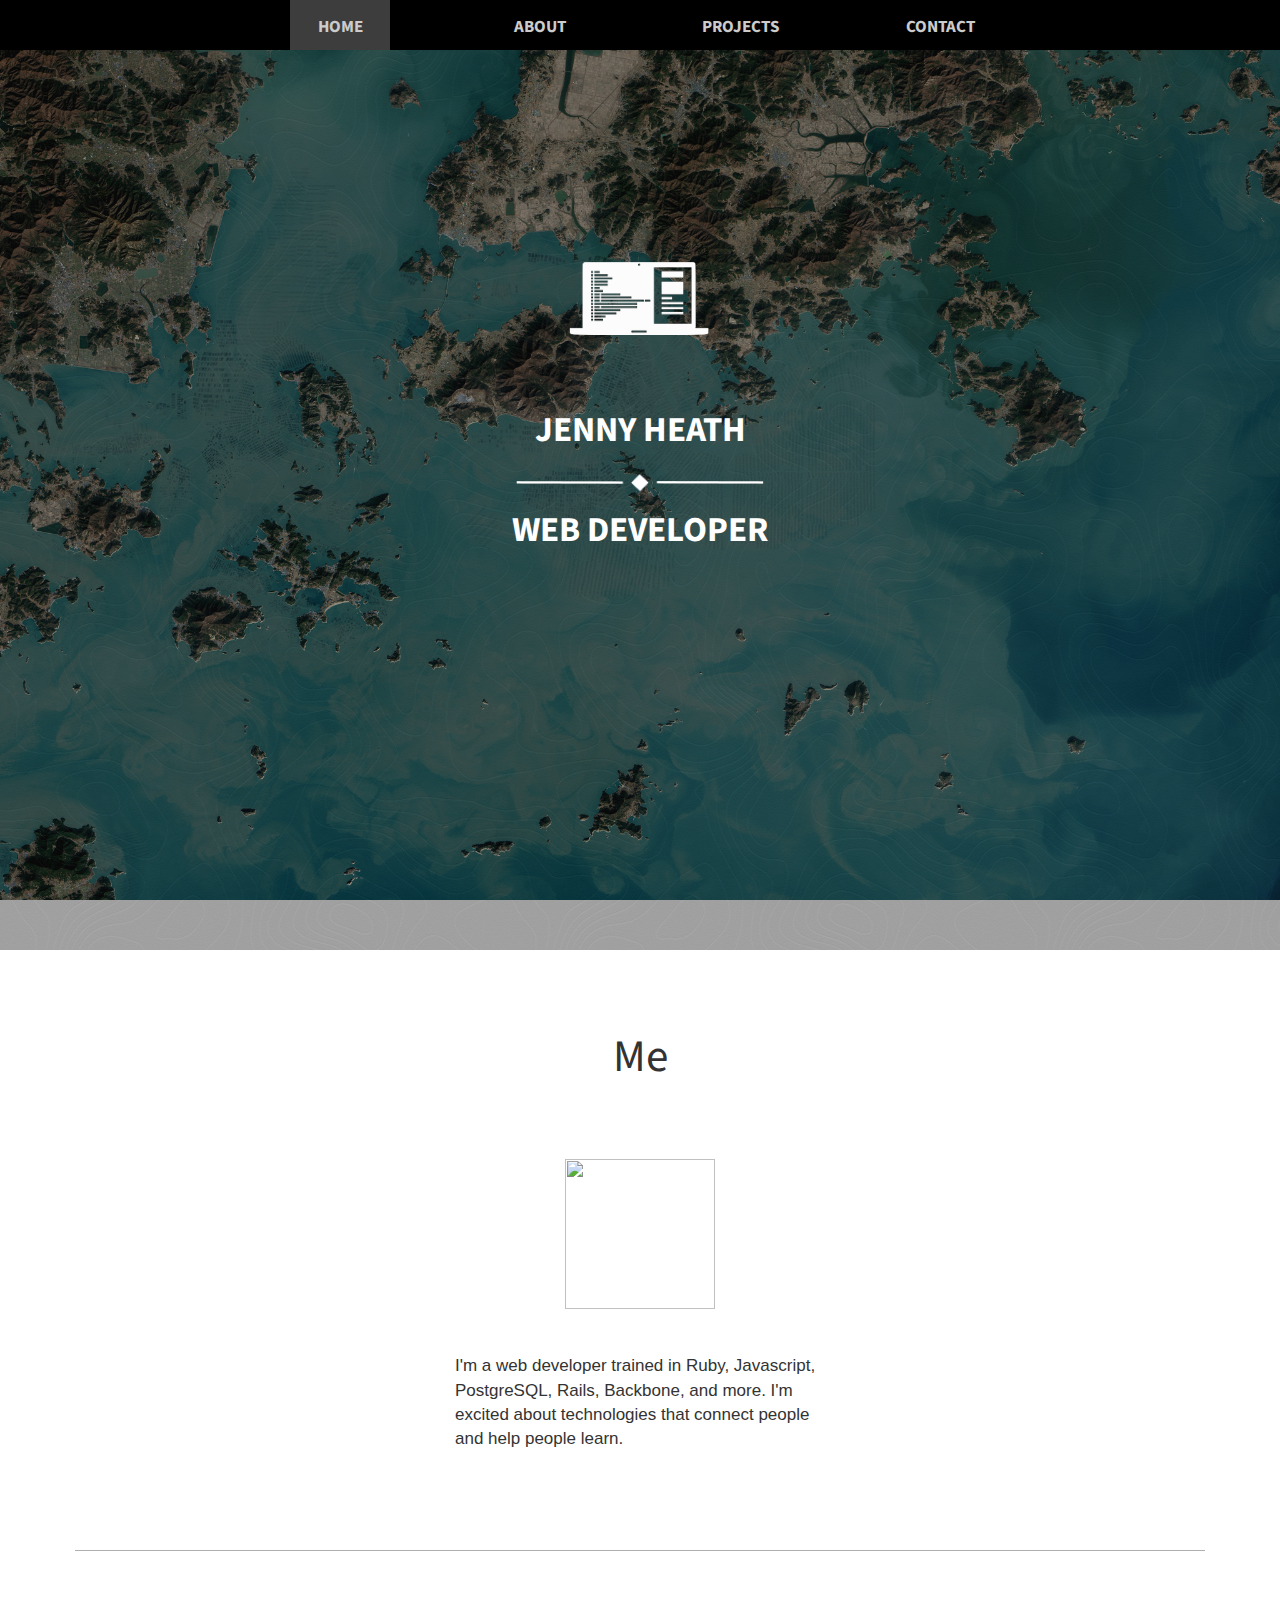
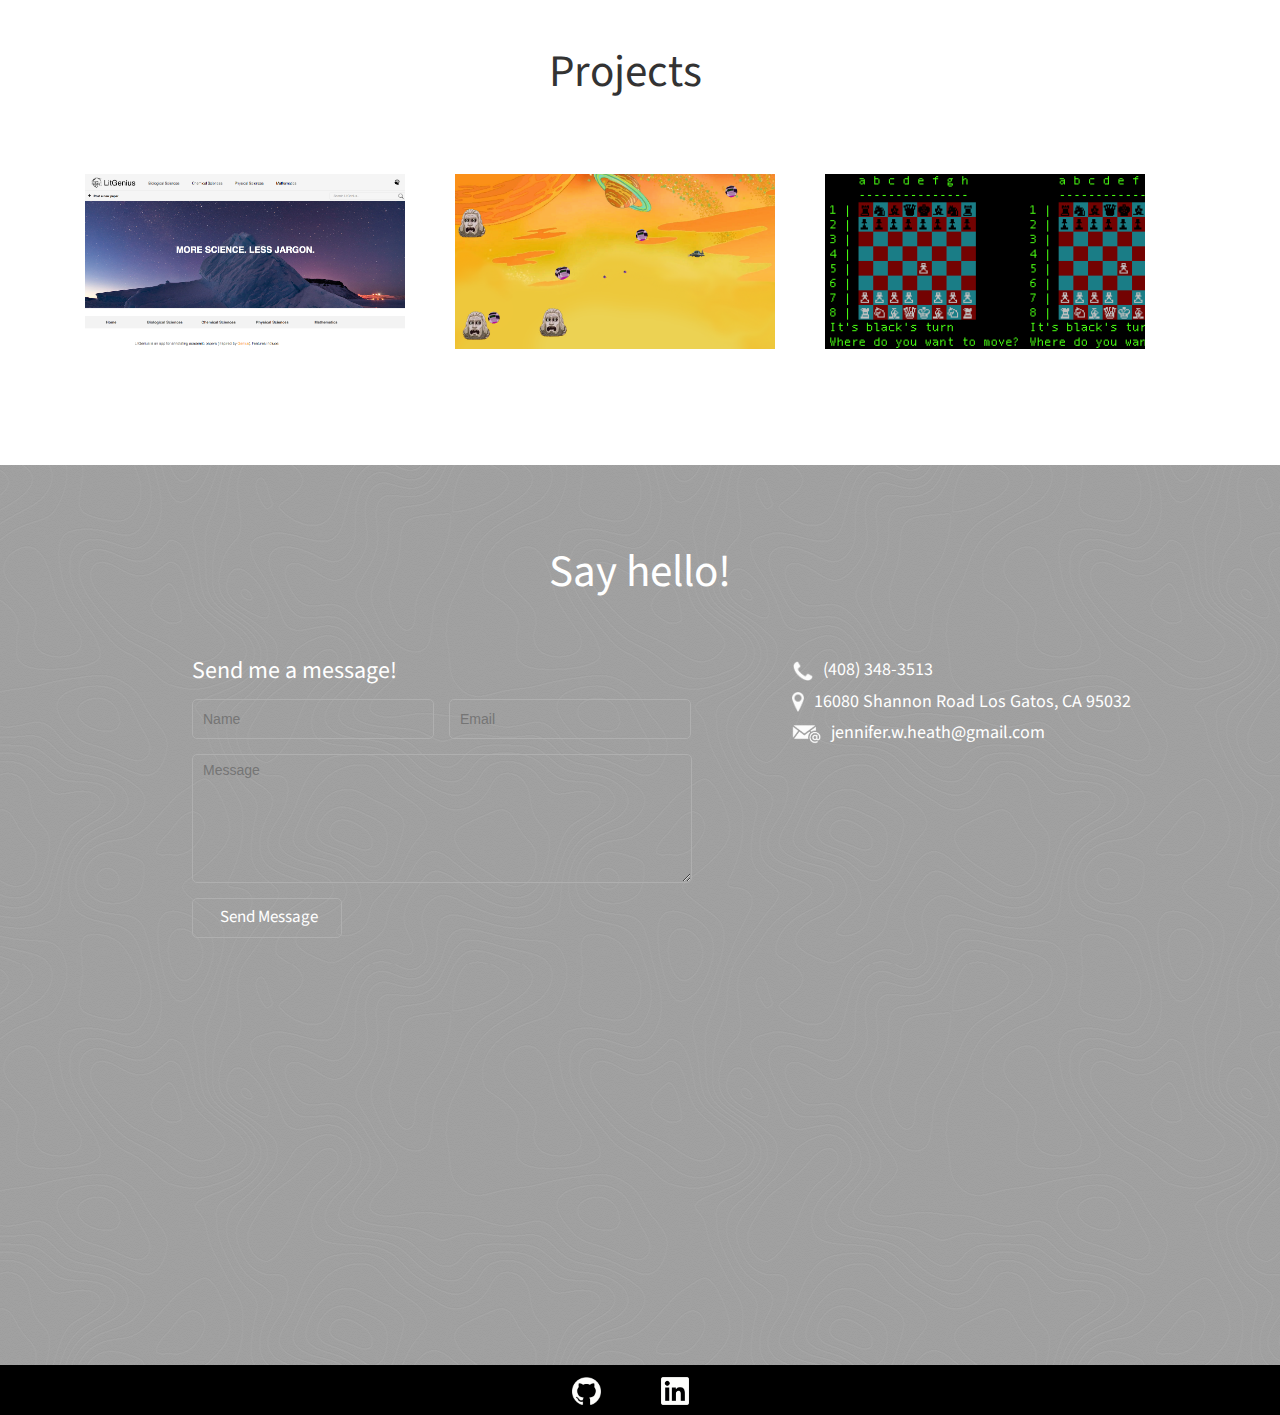
==== index.html @ 613f7ffd "initial commit" ====
<!DOCTYPE html>
<html>
  <head>
    <title>Jenny Heath</title>
    <script src="js/jquery-2.1.3.js"></script>
    <script src="js/jquery.scrollTo.min.js"></script>
    <script src="js/index.js"></script>
    <link rel="stylesheet" type="text/css" href="portfolio.css">
    <link href="bootstrap.css" rel="stylesheet">
    <link href='http://fonts.googleapis.com/css?family=Source+Sans+Pro:400,600,700' rel='stylesheet' type='text/css'>
  </head>

  <body>
    <div class="navbar-fixed">
      <div class="cats">
        <div class="nav-highlight nav-home"></div>
        <a href="#" class="nav-category">HOME</a>
        <div class="nav-highlight nav-about"></div>
        <a href="#" class="nav-category">ABOUT</a>
        <div class="nav-highlight nav-projects"></div>
        <a href="#" class="nav-category">PROJECTS</a>
        <div class="nav-highlight nav-contact"></div>
        <a href="#" class="nav-category">CONTACT</a>
      </div>
    </div>
    <div class="buffer"></div>
    <div class="home">
      <div class="overlay">
      </div>
        <img src="laptop.png">
        <p class="home-title">JENNY HEATH<br>
          <img class="border" src="border.png"><br>WEB DEVELOPER</p>
    </div>
    <div class="about">
      <p class="about-title title">Me</p>
      <br>
      <img class="about-img" src="me.png">
      <br>
      <p class="about-text">
        I'm a web developer trained in Ruby, Javascript, PostgreSQL, Rails, Backbone, and more. I'm excited about technologies that connect people and help people learn.
      </p>
    </div>
    <div class="border-buffer"></div>
    <div class="container section-3">
      <div class="projects row row-centered">
        <p class="projects-title title">Projects</p>
        <br>
        <a href="http://litgenius.io">
          <div class="project litgenius col-md-3 col-centered">
            <div class="project-hover">LitGenius</div>
          </div>
        </a>
        <a href="http://jennyheath.github.io/asteroids">
          <div class="project asteroids col-md-3 col-centered">
            <div class="project-hover">Gazorpazorp</div>
          </div>
        </a>
        <a href="http://github.com/jennyheath/chess">
          <div class="project chess col-md-3 col-centered">
            <div class="project-hover">Chess</div>
          </div>
        </a>
      </div>
    </div>
    <div class="contact">
      <div class="overlay">
      </div>
      <div class="contact-content">
        <p class="contact-title title">Say hello!</p>
        <div class="message-box">
          <p class="message-title">Send me a message!</p>
          <form action="http://formspree.io/jennifer.w.heath@gmail.com" method="POST">
            <div class="row">
              <input type="text" name="_gotcha" style="display:none" />
    					<div class="message-input input-name">
    						<input type="text" name="name" placeholder="Name" />
    					</div>
    					<div class="message-input input-email">
    						<input type="email" name="_replyto" placeholder="Email" />
    					</div>
            </div>
  					<div class="message-input">
  						<textarea name="message" placeholder="Message" rows="6"></textarea>
  					</div>
  					<div class="message-submit">
  						<input type="submit" value="Send Message" /></li>
  					</div>
  				</form>
        </div>
        <p class="contact-text">
          <img class="contact-icon" src="phone.png">(408) 348-3513<br>
          <img class="contact-icon" src="pin.png">16080 Shannon Road Los Gatos, CA 95032<br>
          <img class="contact-icon" src="email.png">jennifer.w.heath@gmail.com
          </p>
      </div>
    </div>
    <div class="footer">
      <div class="footer-content">
        <div class="footer-icon">
          <a href="http://github.com/jennyheath"><img class="footer-icon" src="github.png"></a>
        </div>
        <div class="footer-icon">
          <a href="https://www.linkedin.com/in/jwheath"><img class="footer-icon" src="linkedin.png"></a>
        </div>
    </div>
    </div>

    <script>
      var homeThreshold = $('.home').offset().top + $('.home').height() - 50;
      var aboutThreshold = $('.about').offset().top + $('.about').height() - 50;
      var projectsThreshold = $('.projects').offset().top + $('.projects').height() - 100;
      var contactThreshold = $('.contact').offset().top + $('.contact').height() - 100;

      $('.nav-home').on('click', function () {
        $.scrollTo($('.home').offset().top, {duration: 700, easing: "swing"});
      });
      $('.nav-about').on('click', function () {
        $.scrollTo($('.about').offset().top, {duration: 700, easing: "swing"});
      });
      $('.nav-projects').on('click', function () {
        $.scrollTo($('.projects').offset().top, {duration: 700, easing: "swing"});
      });
      $('.nav-contact').on('click', function () {
        $.scrollTo($('.contact').offset().top, {duration: 700, easing: "swing"});
      });

      setInterval(function () {
        if ($(document).scrollTop() < homeThreshold) {
          $('.nav-about').removeClass('highlight-nav');
          $('.nav-projects').removeClass('highlight-nav');
          $('.nav-contact').removeClass('highlight-nav');
          $('.nav-home').addClass('highlight-nav');
        } else if (($(document).scrollTop() > homeThreshold) && ($(document).scrollTop() < aboutThreshold)) {
          $('.nav-home').removeClass('highlight-nav');
          $('.nav-projects').removeClass('highlight-nav');
          $('.nav-contact').removeClass('highlight-nav');
          $('.nav-about').addClass('highlight-nav');
        } else if (($(document).scrollTop() > aboutThreshold) && ($(document).scrollTop() < projectsThreshold)) {
          $('.nav-home').removeClass('highlight-nav');
          $('.nav-about').removeClass('highlight-nav');
          $('.nav-contact').removeClass('highlight-nav');
          $('.nav-projects').addClass('highlight-nav');
        } else if (($(document).scrollTop() > projectsThreshold) && ($(document).scrollTop() < contactThreshold)) {
          $('.nav-home').removeClass('highlight-nav');
          $('.nav-about').removeClass('highlight-nav');
          $('.nav-projects').removeClass('highlight-nav');
          $('.nav-contact').addClass('highlight-nav');
        }
      }, 20);
    </script>
  </body>
</html>
---- portfolio.css ----
a:hover {
  color: inherit;
  text-decoration: none;
}

body {
  margin: 0px;
}

.navbar-fixed {
  height: 50px;
  width: 100%;
  background-color: black;
  position: fixed;
  top: 0;
  opacity: 0.8;
  z-index: 1000;
}

.buffer {
  height: 50px;
  width: 100%;
  background-color: black;
}

.cats {
  display: table;
  margin: 0 auto;
  margin-top: 15px;
}

.nav-category {
  height: 100%;
  width: 200px;
  display: table-cell;
  color: #fff;
  text-align: center;
  text-decoration: none;
  font-size: 17px;
  font-weight: bold;
  font-family: "Source Sans Pro", Helvetica, sans-serif;
  /*font-family: "Helvetica-Light", Helvetica, sans-serif;*/
}

.nav-highlight {
  height: 50px;
  position: fixed;
  z-index: 1;
  width: 100px;
  top: 0px;
  margin-left: 50px;
}

.nav-highlight:hover, .highlight-nav {
  background-color: #fff;
  opacity: 0.3;
}

.home {
  height: 100vh;
  width: 100%;
  background-image: url("cover3.jpg");
  background-size: 100% auto;
  background-attachment: fixed;
}

.overlay {
  width: 100%;
  height: 100%;
}

.overlay {
  background-image: url("cartographer-black.png");
  opacity: 0.4;
  position: absolute;
}

.home > img {
  width: 150px;
  margin-left: 44vw;
  position: absolute;
  margin-top: 23vh;
  z-index: 50;
  opacity: 1.0;
  padding-bottom: 25px;
}

.home-title {
  font-size: 35px;
  color: #fff;
  font-family: "Source Sans Pro", Helvetica, sans-serif;
  font-weight: bold;
  text-align: center;
  margin: 0px;
  padding-top: 45vh;
  position: absolute;
  z-index: 100;
  top: 0;
  left: 40vw;
}

.border {
  width: 250px;
}

.about {
  height: 600px;
  width: 100%;
  background-color: #fff;
}

.title {
  margin-top: 75px;
  margin-bottom: 50px;
  text-align: center;
  font-size: 45px;
  /*font-weight: bold;*/
  font-family: "Source Sans Pro", Helvetica, sans-serif;
}

.about-title, .contact-title {
  margin-bottom: 50px;
  margin-top: 0px;
  padding-top: 75px;
}

.about-title, .about-img, .about-text {
  display: block;
  margin-left: auto;
  margin-right: auto;
  width: 400px;
}

.about-img {
  width: 150px;
  height: 150px;
  margin-bottom: 25px;
}

.about-text {
  font-size: 17px;
  padding-left: 15px;
}

.container.section-3 {
  background-color: #fff;
}

.border-buffer {
  height: 15px;
  border-top: 1px solid #AFAFAF;
  margin-left: 75px;
  margin-right: 75px;
}

.projects {
  height: 500px;
  width: 100%;
}

.project {
  height: 175px;
  background-size: auto 100%;
  padding: 0px !important;
}

.col-centered {
  float: none;
  margin: 0 auto;
  margin-left: 50px;
}

.litgenius {
  background-image: url("litgenius.png");
  margin-left: 100px;
  background-repeat: no-repeat;
}

.asteroids {
  background-image: url("asteroids.png");
  background-repeat: no-repeat;
}

.chess {
  background-image: url("chess.png");
  background-size: auto 100%;
}

.project-hover {
  display: none;
}

.project:hover .project-hover {
  display: block;
  background-color: #000;
  opacity: 0.7;
  color: #fff;
  z-index: 1;
  width: 100%;
  height: 100%;
  font-family: "Source Sans Pro", Helvetica, sans-serif;
  text-align: center;
  padding-top: 61px;
  font-size: 20px;
}

.contact {
  height: 100vh;
  width: 100%;
  background-image: url("cover3.jpg");
  background-position: 80% 80%;
  color: #fff;
  background-attachment: fixed;
}

.contact > .overlay {
  height: 100vh;
}

.contact-content {
  position: absolute;
}

.contact-title {
  width: 100vw;
}

.message-box {
  float: left;
  padding-left: 15vw;
}

.contact-text {
  float: left;
  padding-left: 100px;
  font-size: 18px;
  font-family: "Source Sans Pro", Helvetica, sans-serif;
  line-height: 175%;
}

.contact-icon {
  height: 20px;
  padding-right: 10px;
}

input {
  padding-left: 10px;
  border-radius: 5px;
  border: 1px solid #AFAFAF;
  height: 40px;
  width: 242px;
  background-color: transparent;
}

textarea {
  width: 500px;
  padding-left: 10px;
  padding-top: 5px;
  border-radius: 5px;
  border: 1px solid #AFAFAF;
  background-color: transparent;
}

.input-name, .input-email {
  float: left;
  margin-left: 15px;
  margin-bottom: 15px;
}

.message-submit input {
  width: 150px;
  margin-top: 10px;
  font-size: 17px;
  font-family: "Source Sans Pro", Helvetica, sans-serif;
}

.message-submit input:hover {
  background-color: #000;
}

.message-title {
  font-family: "Source Sans Pro", Helvetica, sans-serif;
  font-size: 24px;
}

.footer {
  height: 50px;
  width: 100%;
  background-color: black;
}

.footer-icon {
  height: 28px;
  float: left;
  padding-left: 30px;
  margin-top: 6px;
}

.footer-icon a:hover {
  background-color: #000;
}

.footer-content {
  margin-left: 40vw;
}
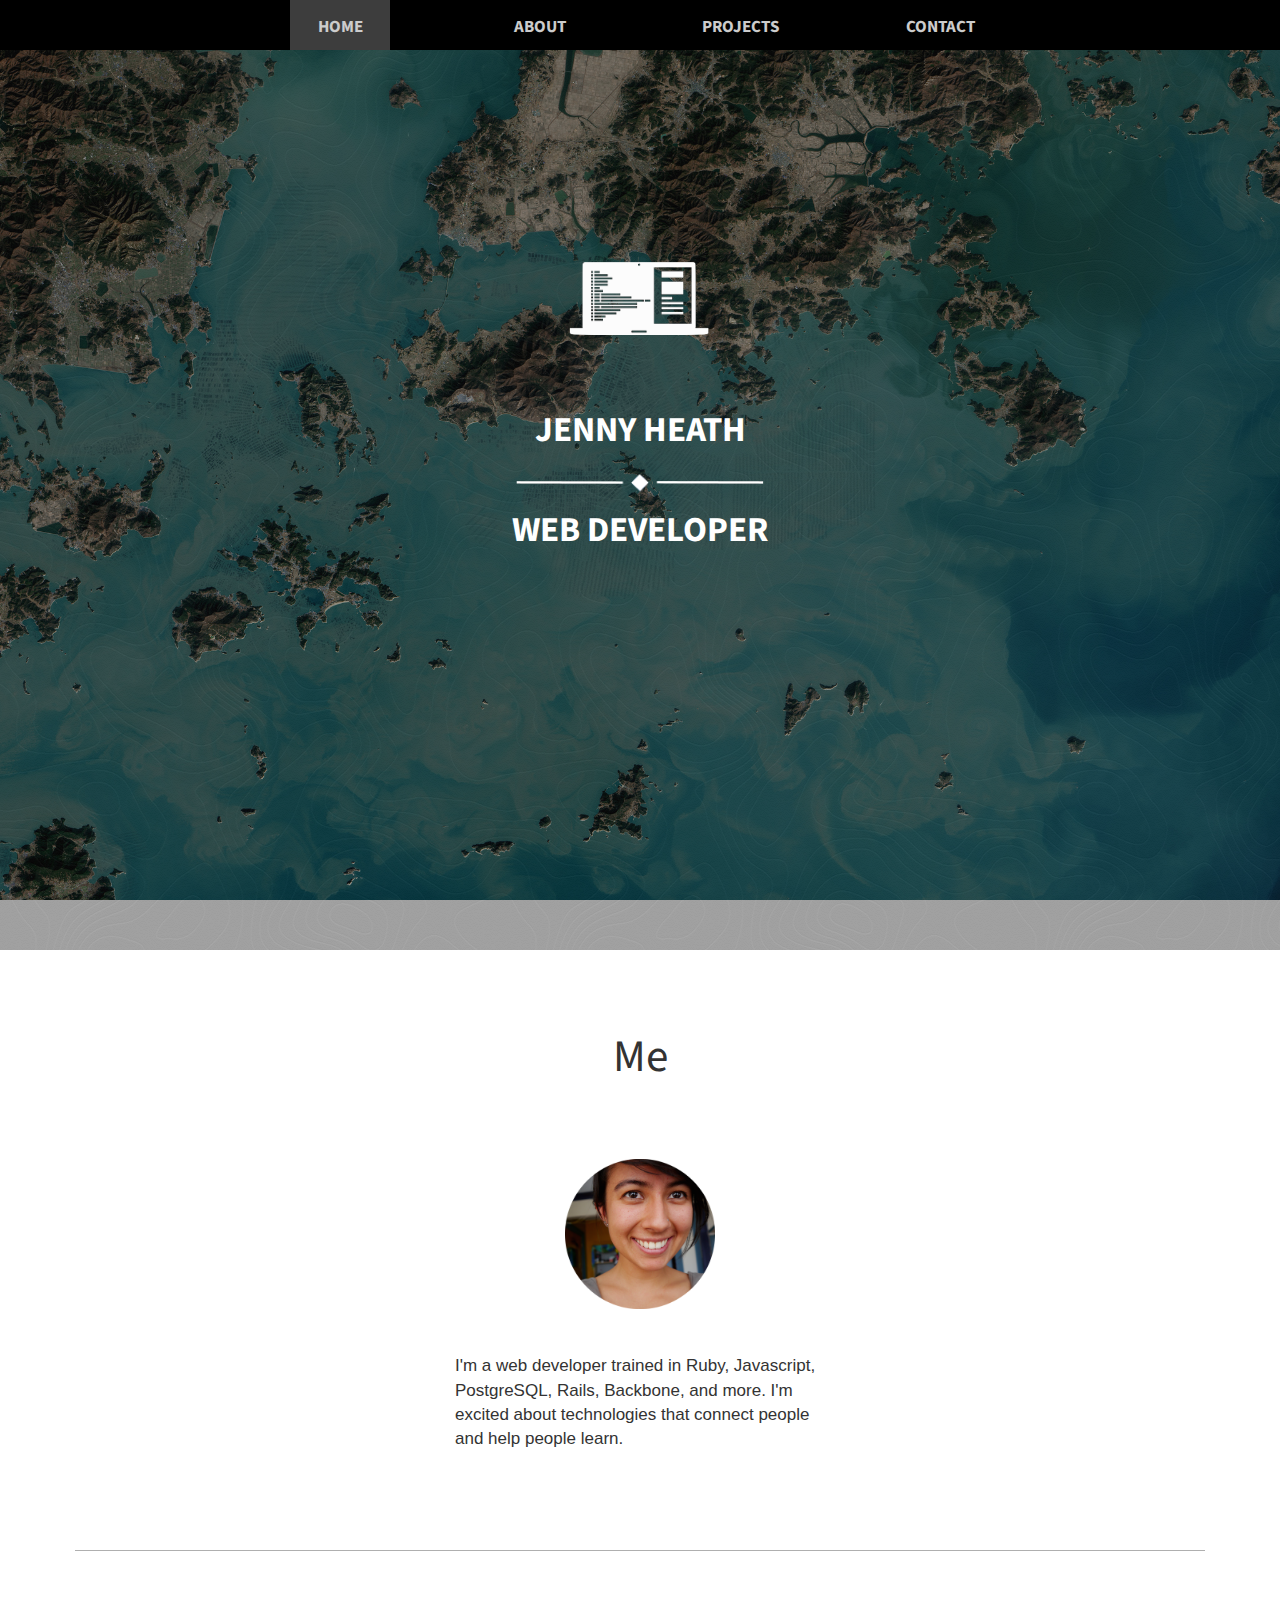
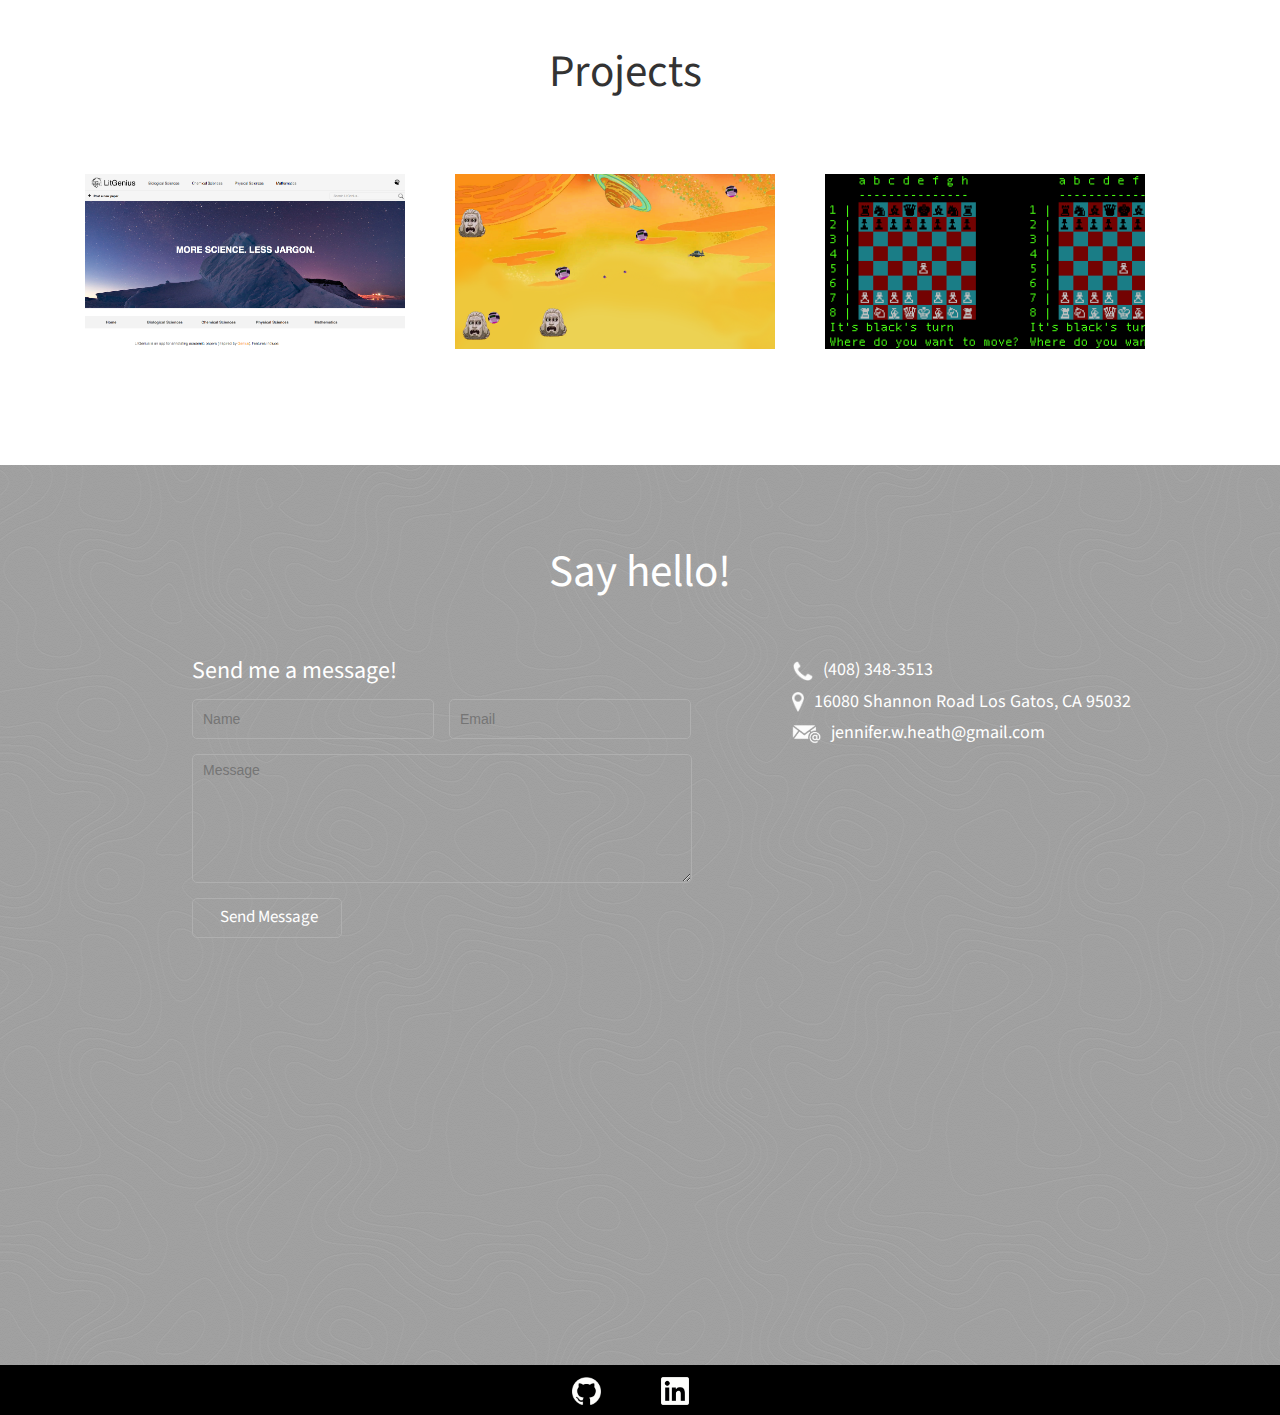
==== commit 57ef1a19: "move assets to folder" ====
--- a/index.html
+++ b/index.html
@@ -5,8 +5,8 @@
     <script src="js/jquery-2.1.3.js"></script>
     <script src="js/jquery.scrollTo.min.js"></script>
     <script src="js/index.js"></script>
-    <link rel="stylesheet" type="text/css" href="portfolio.css">
-    <link href="bootstrap.css" rel="stylesheet">
+    <link rel="stylesheet" type="text/css" href="css/portfolio.css">
+    <link href="css/bootstrap.css" rel="stylesheet">
     <link href='http://fonts.googleapis.com/css?family=Source+Sans+Pro:400,600,700' rel='stylesheet' type='text/css'>
   </head>
 
@@ -27,14 +27,14 @@
     <div class="home">
       <div class="overlay">
       </div>
-        <img src="laptop.png">
+        <img src="assets/laptop.png">
         <p class="home-title">JENNY HEATH<br>
-          <img class="border" src="border.png"><br>WEB DEVELOPER</p>
+          <img class="border" src="assets/border.png"><br>WEB DEVELOPER</p>
     </div>
     <div class="about">
       <p class="about-title title">Me</p>
       <br>
-      <img class="about-img" src="me.png">
+      <img class="about-img" src="assets/me.png">
       <br>
       <p class="about-text">
         I'm a web developer trained in Ruby, Javascript, PostgreSQL, Rails, Backbone, and more. I'm excited about technologies that connect people and help people learn.
@@ -88,19 +88,19 @@
   				</form>
         </div>
         <p class="contact-text">
-          <img class="contact-icon" src="phone.png">(408) 348-3513<br>
-          <img class="contact-icon" src="pin.png">16080 Shannon Road Los Gatos, CA 95032<br>
-          <img class="contact-icon" src="email.png">jennifer.w.heath@gmail.com
+          <img class="contact-icon" src="assets/phone.png">(408) 348-3513<br>
+          <img class="contact-icon" src="assets/pin.png">16080 Shannon Road Los Gatos, CA 95032<br>
+          <img class="contact-icon" src="assets/email.png">jennifer.w.heath@gmail.com
           </p>
       </div>
     </div>
     <div class="footer">
       <div class="footer-content">
         <div class="footer-icon">
-          <a href="http://github.com/jennyheath"><img class="footer-icon" src="github.png"></a>
+          <a href="http://github.com/jennyheath"><img class="footer-icon" src="assets/github.png"></a>
         </div>
         <div class="footer-icon">
-          <a href="https://www.linkedin.com/in/jwheath"><img class="footer-icon" src="linkedin.png"></a>
+          <a href="https://www.linkedin.com/in/jwheath"><img class="footer-icon" src="assets/linkedin.png"></a>
         </div>
     </div>
     </div>
--- a/css/portfolio.css
+++ b/css/portfolio.css
@@ -0,0 +1,305 @@
+a:hover {
+  color: inherit;
+  text-decoration: none;
+}
+
+body {
+  margin: 0px;
+}
+
+.navbar-fixed {
+  height: 50px;
+  width: 100%;
+  background-color: black;
+  position: fixed;
+  top: 0;
+  opacity: 0.8;
+  z-index: 1000;
+}
+
+.buffer {
+  height: 50px;
+  width: 100%;
+  background-color: black;
+}
+
+.cats {
+  display: table;
+  margin: 0 auto;
+  margin-top: 15px;
+}
+
+.nav-category {
+  height: 100%;
+  width: 200px;
+  display: table-cell;
+  color: #fff;
+  text-align: center;
+  text-decoration: none;
+  font-size: 17px;
+  font-weight: bold;
+  font-family: "Source Sans Pro", Helvetica, sans-serif;
+  /*font-family: "Helvetica-Light", Helvetica, sans-serif;*/
+}
+
+.nav-highlight {
+  height: 50px;
+  position: fixed;
+  z-index: 1;
+  width: 100px;
+  top: 0px;
+  margin-left: 50px;
+}
+
+.nav-highlight:hover, .highlight-nav {
+  background-color: #fff;
+  opacity: 0.3;
+}
+
+.home {
+  height: 100vh;
+  width: 100%;
+  background-image: url("../assets/cover3.jpg");
+  background-size: 100% auto;
+  background-attachment: fixed;
+}
+
+.overlay {
+  width: 100%;
+  height: 100%;
+}
+
+.overlay {
+  background-image: url("../assets/cartographer-black.png");
+  opacity: 0.4;
+  position: absolute;
+}
+
+.home > img {
+  width: 150px;
+  margin-left: 44vw;
+  position: absolute;
+  margin-top: 23vh;
+  z-index: 50;
+  opacity: 1.0;
+  padding-bottom: 25px;
+}
+
+.home-title {
+  font-size: 35px;
+  color: #fff;
+  font-family: "Source Sans Pro", Helvetica, sans-serif;
+  font-weight: bold;
+  text-align: center;
+  margin: 0px;
+  padding-top: 45vh;
+  position: absolute;
+  z-index: 100;
+  top: 0;
+  left: 40vw;
+}
+
+.border {
+  width: 250px;
+}
+
+.about {
+  height: 600px;
+  width: 100%;
+  background-color: #fff;
+}
+
+.title {
+  margin-top: 75px;
+  margin-bottom: 50px;
+  text-align: center;
+  font-size: 45px;
+  /*font-weight: bold;*/
+  font-family: "Source Sans Pro", Helvetica, sans-serif;
+}
+
+.about-title, .contact-title {
+  margin-bottom: 50px;
+  margin-top: 0px;
+  padding-top: 75px;
+}
+
+.about-title, .about-img, .about-text {
+  display: block;
+  margin-left: auto;
+  margin-right: auto;
+  width: 400px;
+}
+
+.about-img {
+  width: 150px;
+  height: 150px;
+  margin-bottom: 25px;
+}
+
+.about-text {
+  font-size: 17px;
+  padding-left: 15px;
+}
+
+.container.section-3 {
+  background-color: #fff;
+}
+
+.border-buffer {
+  height: 15px;
+  border-top: 1px solid #AFAFAF;
+  margin-left: 75px;
+  margin-right: 75px;
+}
+
+.projects {
+  height: 500px;
+  width: 100%;
+}
+
+.project {
+  height: 175px;
+  background-size: auto 100%;
+  padding: 0px !important;
+}
+
+.col-centered {
+  float: none;
+  margin: 0 auto;
+  margin-left: 50px;
+}
+
+.litgenius {
+  background-image: url("../assets/litgenius.png");
+  margin-left: 100px;
+  background-repeat: no-repeat;
+}
+
+.asteroids {
+  background-image: url("../assets/asteroids.png");
+  background-repeat: no-repeat;
+}
+
+.chess {
+  background-image: url("../assets/chess.png");
+  background-size: auto 100%;
+}
+
+.project-hover {
+  display: none;
+}
+
+.project:hover .project-hover {
+  display: block;
+  background-color: #000;
+  opacity: 0.7;
+  color: #fff;
+  z-index: 1;
+  width: 100%;
+  height: 100%;
+  font-family: "Source Sans Pro", Helvetica, sans-serif;
+  text-align: center;
+  padding-top: 61px;
+  font-size: 20px;
+}
+
+.contact {
+  height: 100vh;
+  width: 100%;
+  background-image: url("../assets/cover3.jpg");
+  background-position: 80% 80%;
+  color: #fff;
+  background-attachment: fixed;
+}
+
+.contact > .overlay {
+  height: 100vh;
+}
+
+.contact-content {
+  position: absolute;
+}
+
+.contact-title {
+  width: 100vw;
+}
+
+.message-box {
+  float: left;
+  padding-left: 15vw;
+}
+
+.contact-text {
+  float: left;
+  padding-left: 100px;
+  font-size: 18px;
+  font-family: "Source Sans Pro", Helvetica, sans-serif;
+  line-height: 175%;
+}
+
+.contact-icon {
+  height: 20px;
+  padding-right: 10px;
+}
+
+input {
+  padding-left: 10px;
+  border-radius: 5px;
+  border: 1px solid #AFAFAF;
+  height: 40px;
+  width: 242px;
+  background-color: transparent;
+}
+
+textarea {
+  width: 500px;
+  padding-left: 10px;
+  padding-top: 5px;
+  border-radius: 5px;
+  border: 1px solid #AFAFAF;
+  background-color: transparent;
+}
+
+.input-name, .input-email {
+  float: left;
+  margin-left: 15px;
+  margin-bottom: 15px;
+}
+
+.message-submit input {
+  width: 150px;
+  margin-top: 10px;
+  font-size: 17px;
+  font-family: "Source Sans Pro", Helvetica, sans-serif;
+}
+
+.message-submit input:hover {
+  background-color: #000;
+}
+
+.message-title {
+  font-family: "Source Sans Pro", Helvetica, sans-serif;
+  font-size: 24px;
+}
+
+.footer {
+  height: 50px;
+  width: 100%;
+  background-color: black;
+}
+
+.footer-icon {
+  height: 28px;
+  float: left;
+  padding-left: 30px;
+  margin-top: 6px;
+}
+
+.footer-icon a:hover {
+  background-color: #000;
+}
+
+.footer-content {
+  margin-left: 40vw;
+}
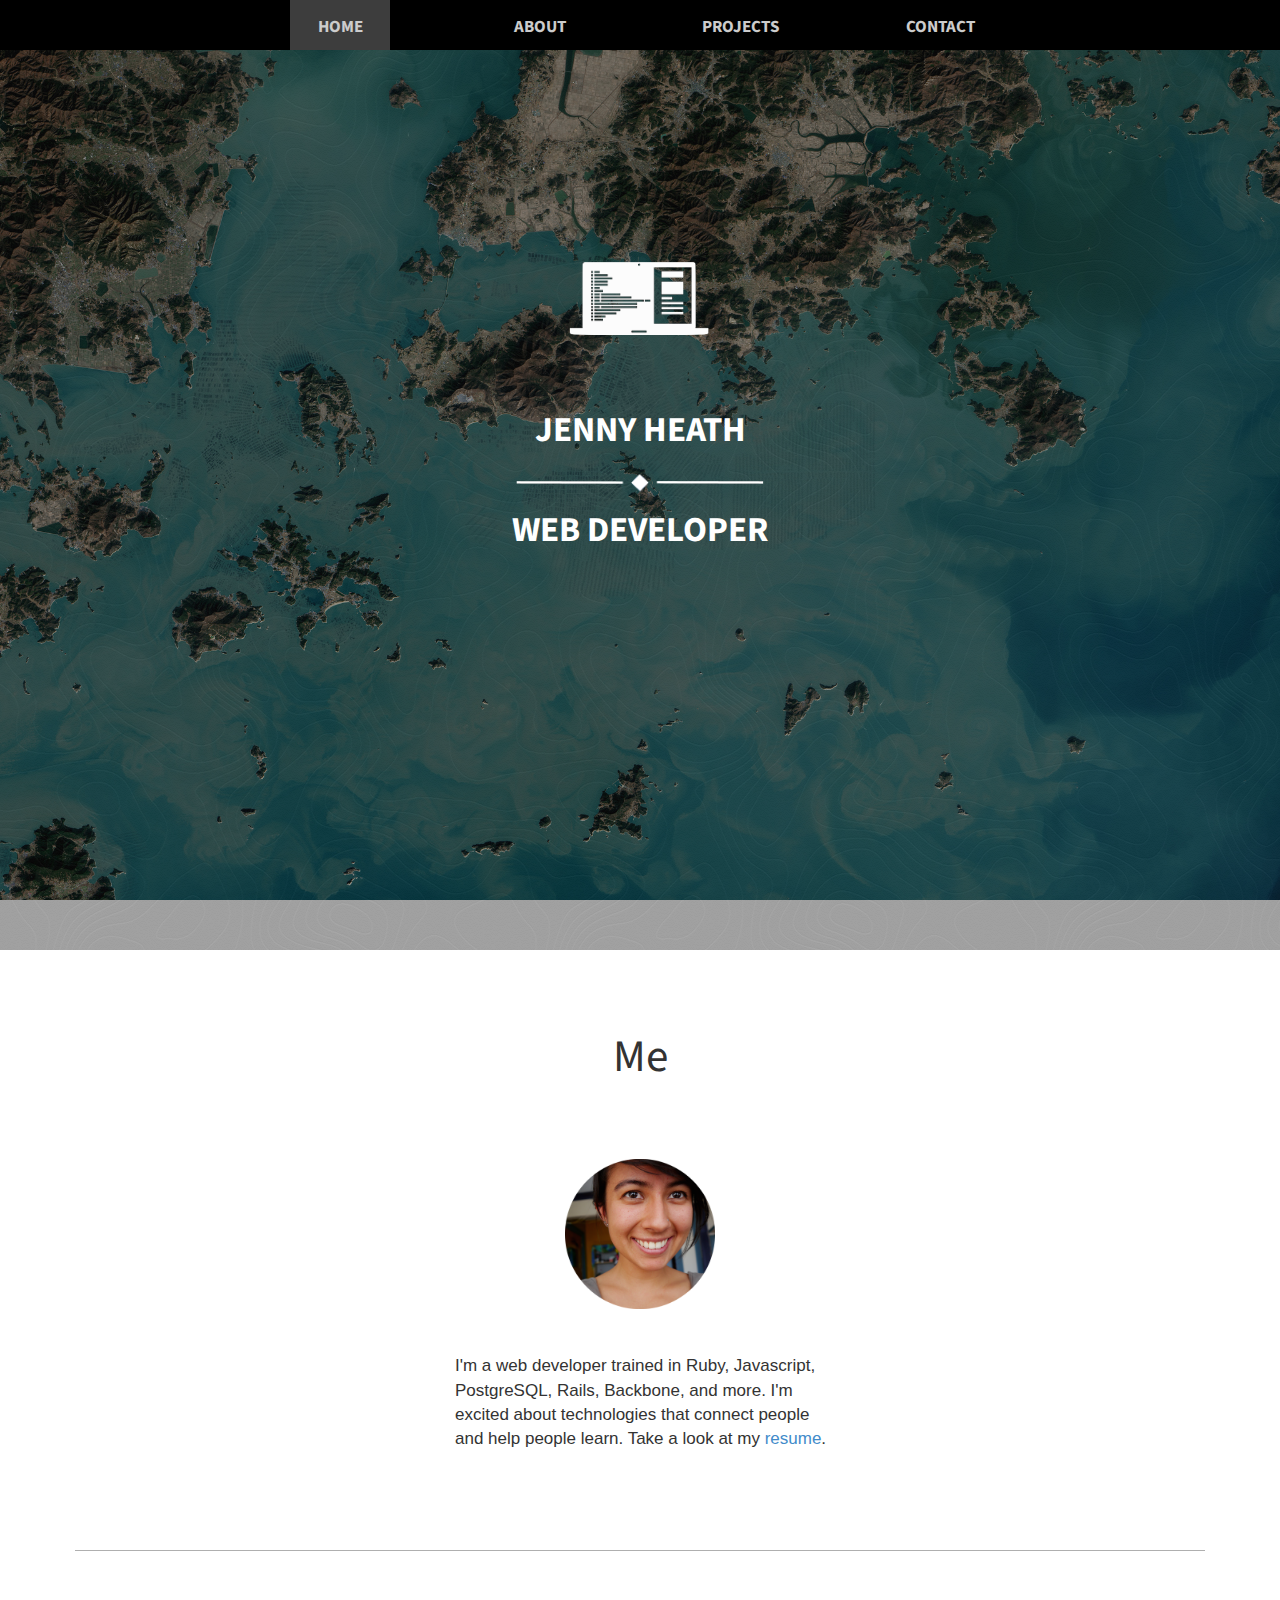
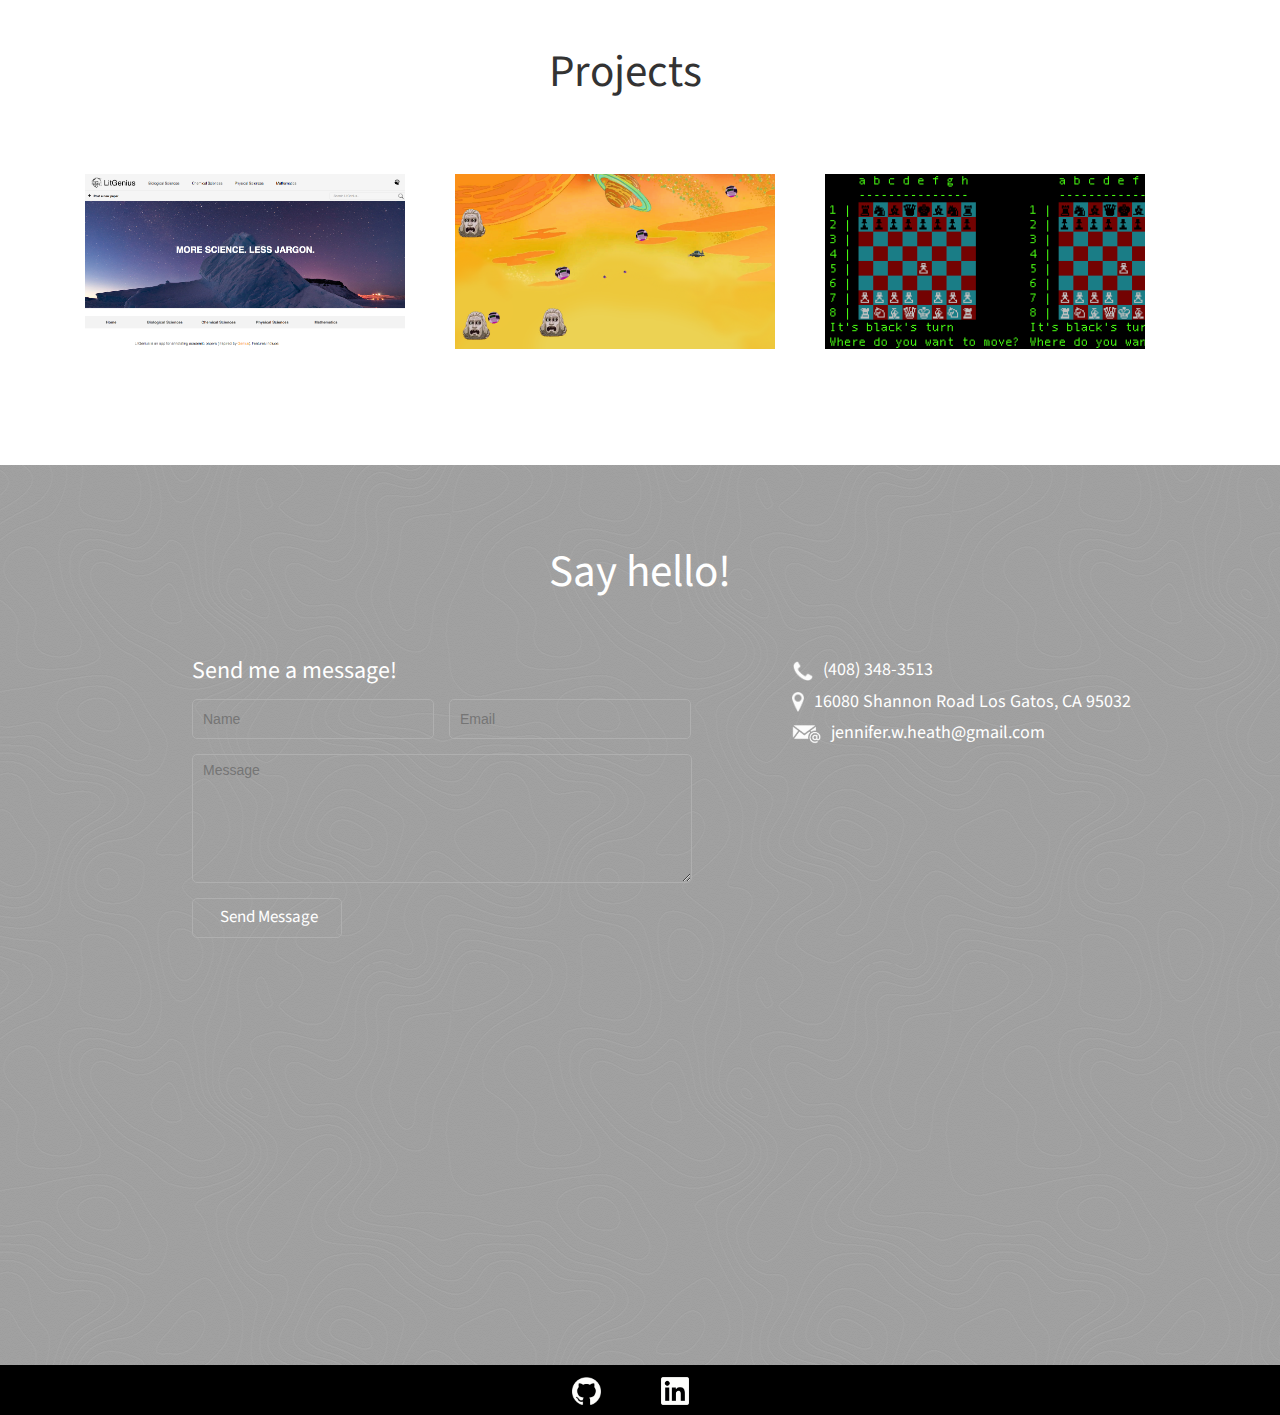
==== commit 494310f4: "add resume link" ====
--- a/index.html
+++ b/index.html
@@ -2,6 +2,7 @@
 <html>
   <head>
     <title>Jenny Heath</title>
+    <link rel="icon" href="assets/favicon.png" type="image/png" />
     <script src="js/jquery-2.1.3.js"></script>
     <script src="js/jquery.scrollTo.min.js"></script>
     <script src="js/index.js"></script>
@@ -38,6 +39,7 @@
       <br>
       <p class="about-text">
         I'm a web developer trained in Ruby, Javascript, PostgreSQL, Rails, Backbone, and more. I'm excited about technologies that connect people and help people learn.
+        Take a look at my <a href="https://docs.google.com/document/d/1sGcX9ZtiV_DBs5j6lxx64XaWFPiTq_3TxFVzoggxf_E/edit?usp=sharing">resume</a>.
       </p>
     </div>
     <div class="border-buffer"></div>
@@ -148,5 +150,15 @@
         }
       }, 20);
     </script>
+    <script>
+      (function(i,s,o,g,r,a,m){i['GoogleAnalyticsObject']=r;i[r]=i[r]||function(){
+      (i[r].q=i[r].q||[]).push(arguments)},i[r].l=1*new Date();a=s.createElement(o),
+      m=s.getElementsByTagName(o)[0];a.async=1;a.src=g;m.parentNode.insertBefore(a,m)
+      })(window,document,'script','//www.google-analytics.com/analytics.js','ga');
+
+      ga('create', 'UA-65524125-1', 'auto');
+      ga('send', 'pageview');
+
+    </script>
   </body>
 </html>
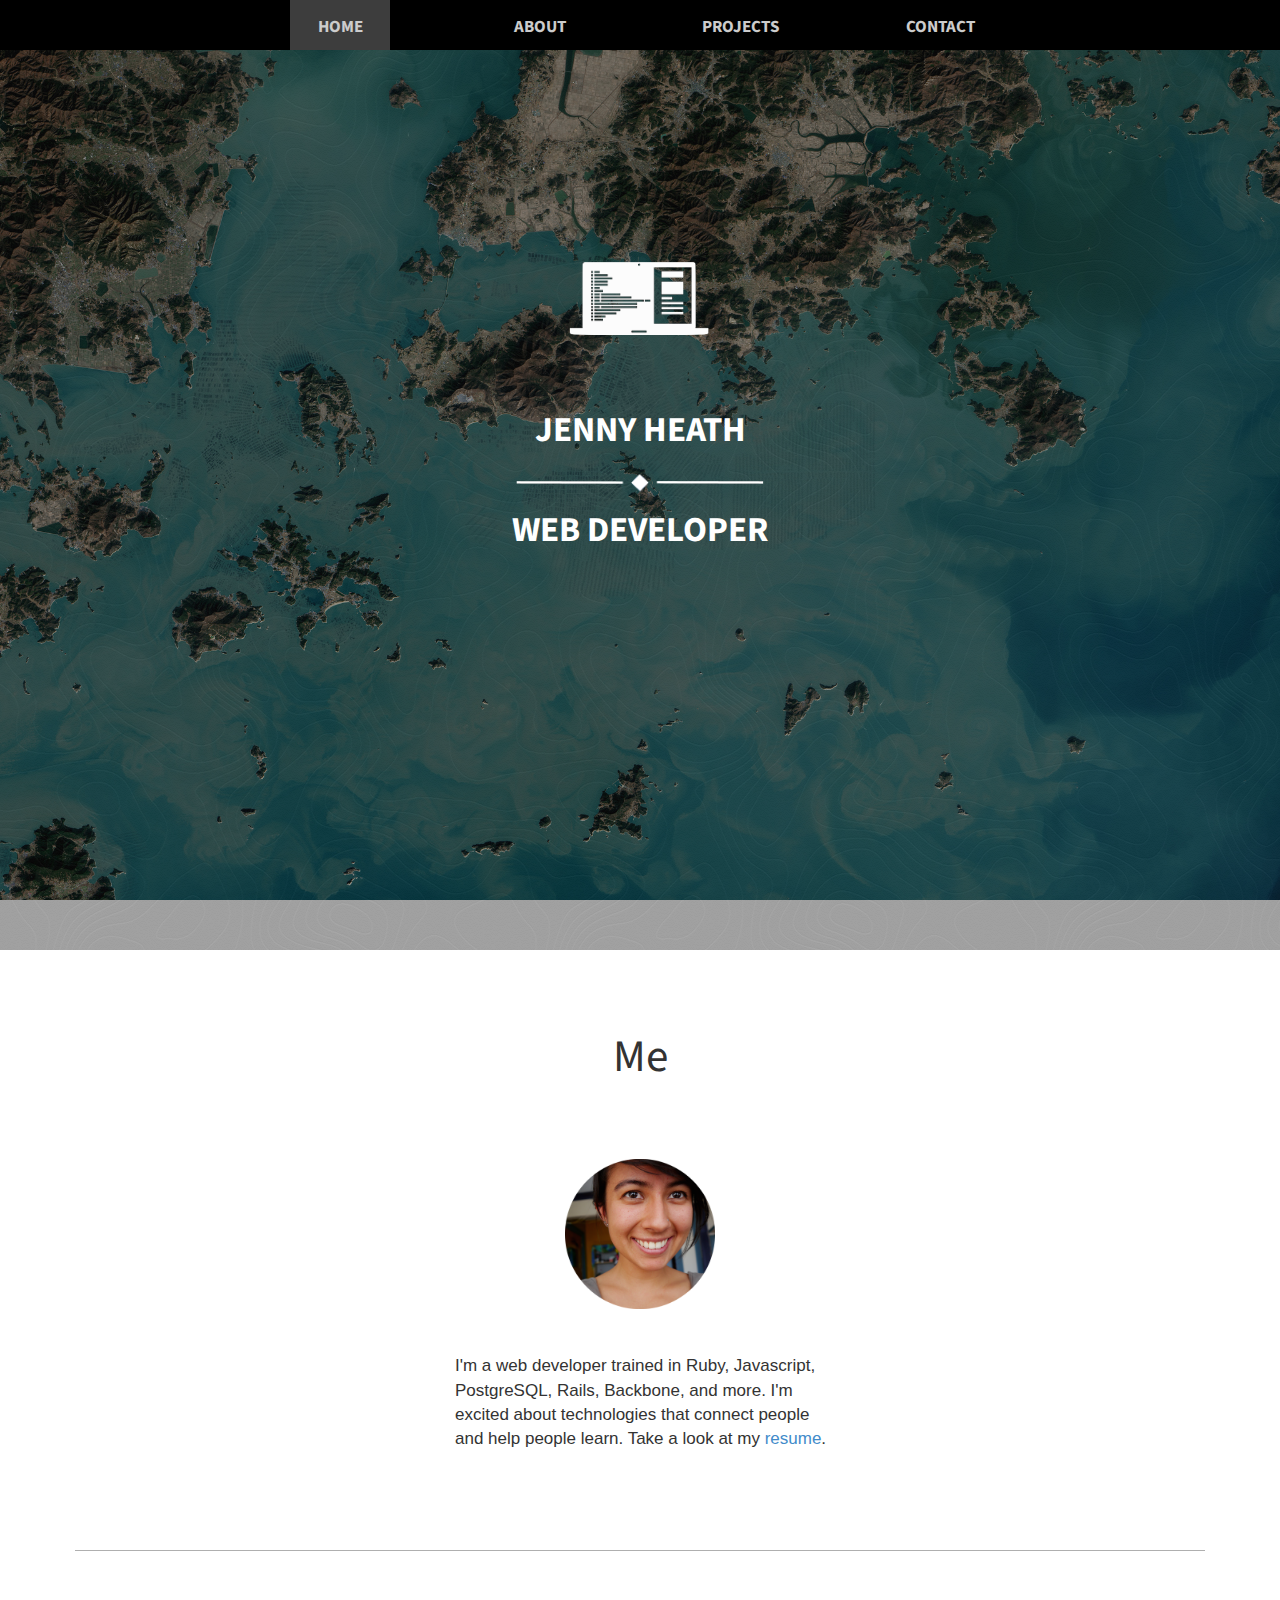
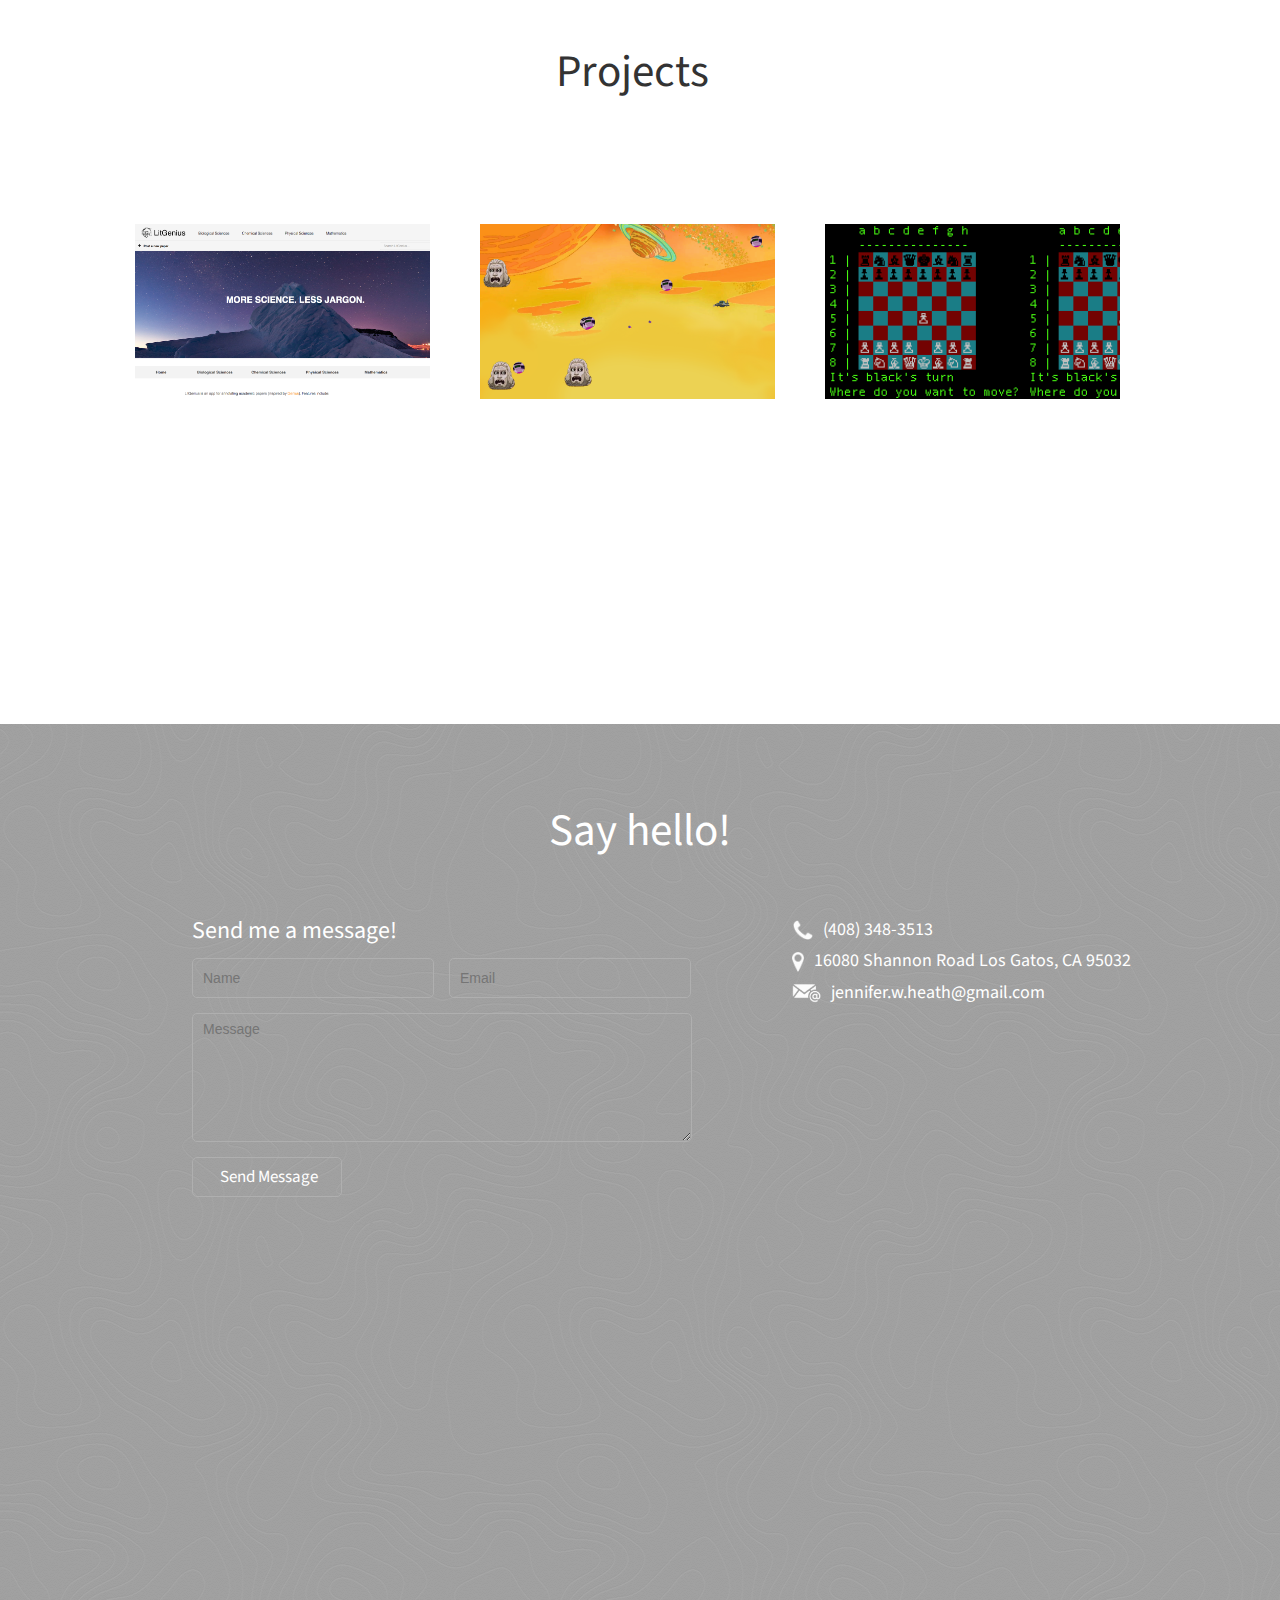
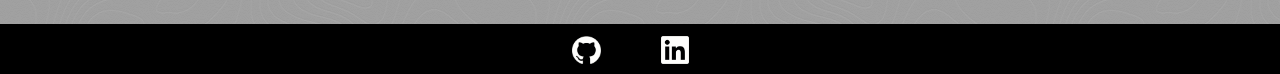
==== commit 3efe12d9: "add project" ====
--- a/index.html
+++ b/index.html
@@ -39,30 +39,35 @@
       <br>
       <p class="about-text">
         I'm a web developer trained in Ruby, Javascript, PostgreSQL, Rails, Backbone, and more. I'm excited about technologies that connect people and help people learn.
-        Take a look at my <a href="https://docs.google.com/document/d/1sGcX9ZtiV_DBs5j6lxx64XaWFPiTq_3TxFVzoggxf_E/edit?usp=sharing">resume</a>.
+        Take a look at my <a href="https://docs.google.com/document/d/1sGcX9ZtiV_DBs5j6lxx64XaWFPiTq_3TxFVzoggxf_E/edit?usp=sharing" target="_blank">resume</a>.
       </p>
     </div>
     <div class="border-buffer"></div>
-    <div class="container section-3">
-      <div class="projects row row-centered">
+    <div class="container projects group section-3 row row-centered">
+      <!-- <div class="projects row row-centered"> -->
         <p class="projects-title title">Projects</p>
         <br>
-        <a href="http://litgenius.io">
-          <div class="project litgenius col-md-3 col-centered">
+        <a class="project-link project litgenius col-md-3 col-centered" href="http://litgenius.io" target="_blank">
+          <!-- <div class="project litgenius col-md-3 col-centered"> -->
             <div class="project-hover">LitGenius</div>
-          </div>
+          <!-- </div> -->
         </a>
-        <a href="http://jennyheath.github.io/asteroids">
-          <div class="project asteroids col-md-3 col-centered">
+        <a class="project-link project asteroids col-md-3 col-centered" href="http://jennyheath.github.io/asteroids" target="_blank">
+          <!-- <div class="project asteroids col-md-3 col-centered"> -->
             <div class="project-hover">Gazorpazorp</div>
-          </div>
+          <!-- </div> -->
         </a>
-        <a href="http://github.com/jennyheath/chess">
-          <div class="project chess col-md-3 col-centered">
+        <a class="project-link project chess col-md-3 col-centered" href="http://github.com/jennyheath/chess" target="_blank">
+          <!-- <div class="project chess col-md-3 col-centered"> -->
             <div class="project-hover">Chess</div>
-          </div>
+          <!-- </div> -->
         </a>
-      </div>
+        <a class="project-link project trello col-md-3 col-centered" href="http://trellolololo.herokuapp.com/" target="_blank">
+          <!-- <div class="project trello col-md-3 col-centered"> -->
+            <div class="project-hover">Trello clone</div>
+          <!-- </div> -->
+        </a>
+      <!-- </div> -->
     </div>
     <div class="contact">
       <div class="overlay">
@@ -99,10 +104,10 @@
     <div class="footer">
       <div class="footer-content">
         <div class="footer-icon">
-          <a href="http://github.com/jennyheath"><img class="footer-icon" src="assets/github.png"></a>
+          <a href="http://github.com/jennyheath" target="_blank"><img class="footer-icon" src="assets/github.png"></a>
         </div>
         <div class="footer-icon">
-          <a href="https://www.linkedin.com/in/jwheath"><img class="footer-icon" src="assets/linkedin.png"></a>
+          <a href="https://www.linkedin.com/in/jwheath" target="_blank"><img class="footer-icon" src="assets/linkedin.png"></a>
         </div>
     </div>
     </div>
--- a/css/portfolio.css
+++ b/css/portfolio.css
@@ -154,25 +154,39 @@
 }
 
 .projects {
-  height: 500px;
-  width: 100%;
+  width: 100%;
+  padding-left: 100px;
+  padding-bottom: 100px;
 }
 
 .project {
+  float: left;
   height: 175px;
   background-size: auto 100%;
   padding: 0px !important;
 }
 
+.projects-title {
+  margin-left: -85px;
+}
+
+.group:after {
+  content: "";
+  clear: both;
+  display: block;
+}
+
 .col-centered {
-  float: none;
+  /*float: none;*/
+  float: left;
   margin: 0 auto;
   margin-left: 50px;
+  margin-top: 50px;
 }
 
 .litgenius {
   background-image: url("../assets/litgenius.png");
-  margin-left: 100px;
+  /*margin-left: 100px;*/
   background-repeat: no-repeat;
 }
 
@@ -184,6 +198,11 @@
 .chess {
   background-image: url("../assets/chess.png");
   background-size: auto 100%;
+}
+
+.trello {
+  background-image: url("../assets/trello.png");
+  background-repeat: no-repeat;
 }
 
 .project-hover {
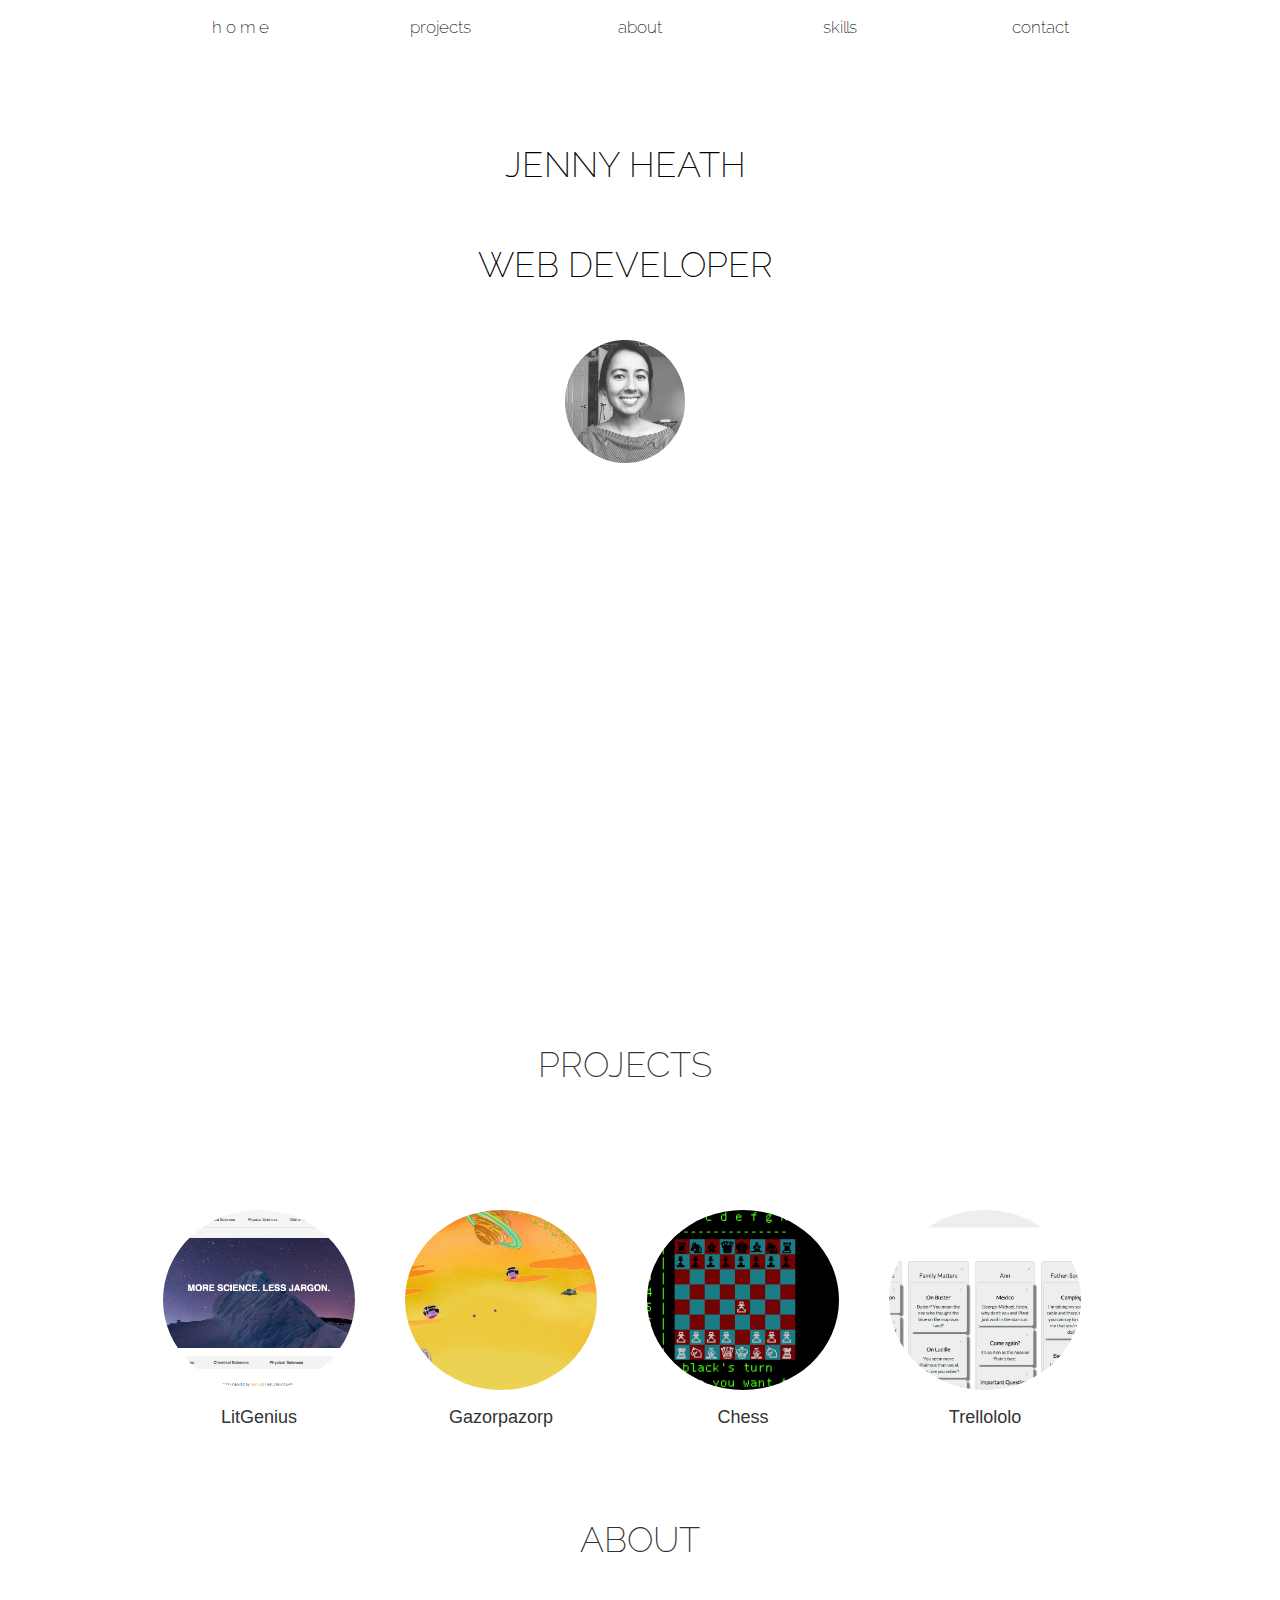
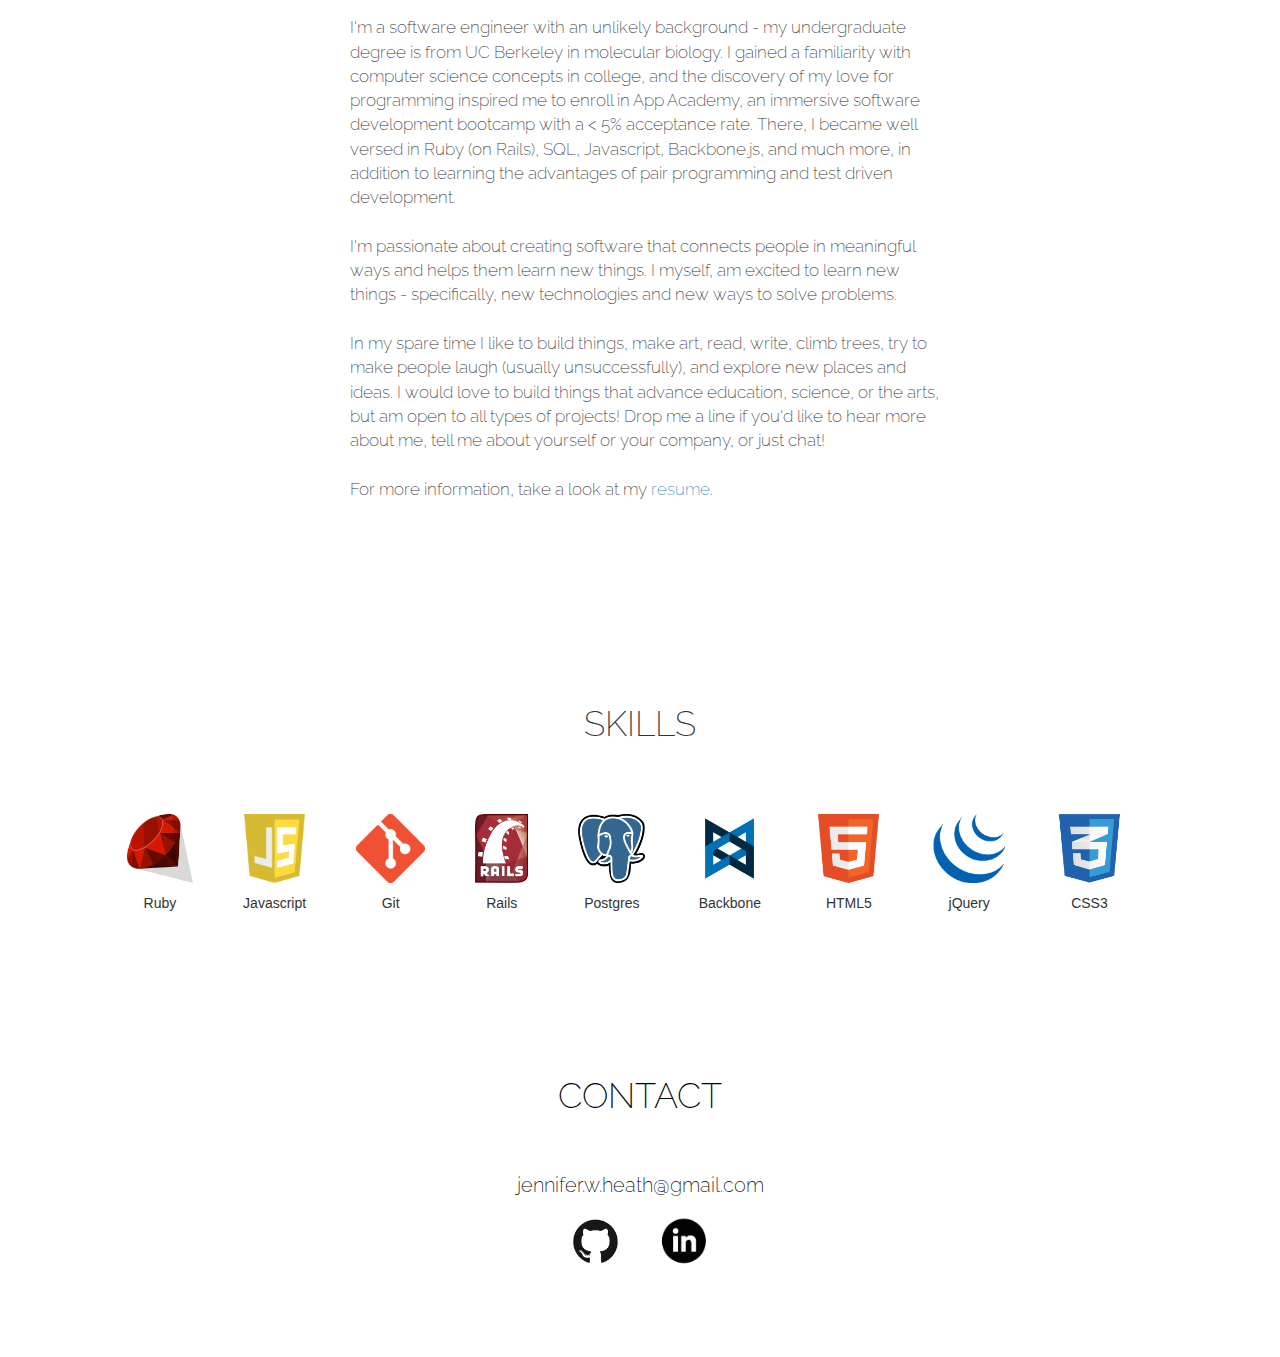
==== commit 40cc85f9: "redesign" ====
--- a/index.html
+++ b/index.html
@@ -8,108 +8,143 @@
     <script src="js/index.js"></script>
     <link rel="stylesheet" type="text/css" href="css/portfolio.css">
     <link href="css/bootstrap.css" rel="stylesheet">
-    <link href='http://fonts.googleapis.com/css?family=Source+Sans+Pro:400,600,700' rel='stylesheet' type='text/css'>
+    <!-- <link href='http://fonts.googleapis.com/css?family=Source+Sans+Pro:400,600,700' rel='stylesheet' type='text/css'> -->
+    <link href='https://fonts.googleapis.com/css?family=Raleway:200,600' rel='stylesheet' type='text/css'>
   </head>
 
   <body>
     <div class="navbar-fixed">
       <div class="cats">
         <div class="nav-highlight nav-home"></div>
-        <a href="#" class="nav-category">HOME</a>
+        <a href="#" class="nav-category">
+          <p class="nav-spacing">h o m e</p>
+        </a>
+        <div class="nav-highlight nav-projects"></div>
+        <a href="#" class="nav-category">
+          <p class="nav-spacing">p r o j e c t s</p>
+        </a>
         <div class="nav-highlight nav-about"></div>
-        <a href="#" class="nav-category">ABOUT</a>
-        <div class="nav-highlight nav-projects"></div>
-        <a href="#" class="nav-category">PROJECTS</a>
+        <a href="#" class="nav-category">
+          <p class="nav-spacing">a b o u t</p>
+        </a>
+        <div class="nav-highlight nav-skills"></div>
+        <a href="#" class="nav-category">
+          <p class="nav-spacing">s k i l l s</p>
+        </a>
         <div class="nav-highlight nav-contact"></div>
-        <a href="#" class="nav-category">CONTACT</a>
+        <a href="#" class="nav-category">
+          <p class="nav-spacing">c o n t a c t</p>
+        </a>
       </div>
     </div>
     <div class="buffer"></div>
-    <div class="home">
+    <div class="home row">
       <div class="overlay">
       </div>
-        <img src="assets/laptop.png">
-        <p class="home-title">JENNY HEATH<br>
-          <img class="border" src="assets/border.png"><br>WEB DEVELOPER</p>
+      <div class="col-lg-4 col-md-4 col-sm-4 col-xs-4 col-centered home-content">
+        <p class="home-title">
+          JENNY HEATH<br>
+          <br>WEB DEVELOPER
+        </p>
+        <img class="about-img" src="assets/me.png">
+      </div>
+    </div>
+    <div class="container projects group section-3 row row-centered">
+      <p class="projects-title title">PROJECTS</p>
+      <div class="projects-content">
+        <br>
+        <div class="project-container col-md-2 col-xs-2 col-centered">
+          <a class="project-link project litgenius" href="http://litgenius.io" target="_blank">
+            <div class="project-hover">A web-app for annotating academic papers</div>
+          </a>
+          <p class="project-name">LitGenius</p>
+        </div>
+        <div class="project-container col-md-2 col-xs-2 col-centered">
+          <a class="project-link project asteroids" href="http://jennyheath.github.io/asteroids" target="_blank">
+            <div class="project-hover">A variation on asteroids written in Javascript!</div>
+          </a>
+          <p class="project-name">Gazorpazorp</p>
+        </div>
+        <div class="project-container col-md-2 col-xs-2 col-centered">
+          <a class="project-link project chess" href="http://github.com/jennyheath/chess" target="_blank">
+            <div class="project-hover">Command-line chess written in Ruby</div>
+          </a>
+          <p class="project-name">Chess</p>
+        </div>
+        <div class="project-container col-md-2 col-xs-2 col-centered">
+          <a class="project-link project trello" href="http://trellolololo.herokuapp.com/" target="_blank">
+            <div class="project-hover">A clone of Trello</div>
+          </a>
+          <p class="project-name">Trellololo</p>
+        </div>
+      </div>
     </div>
     <div class="about">
-      <p class="about-title title">Me</p>
-      <br>
-      <img class="about-img" src="assets/me.png">
-      <br>
-      <p class="about-text">
-        I'm a web developer trained in Ruby, Javascript, PostgreSQL, Rails, Backbone, and more. I'm excited about technologies that connect people and help people learn.
-        Take a look at my <a href="https://docs.google.com/document/d/1sGcX9ZtiV_DBs5j6lxx64XaWFPiTq_3TxFVzoggxf_E/edit?usp=sharing" target="_blank">resume</a>.
-      </p>
+      <p class="about-title title">ABOUT</p>
+      <div class="about-content col-lg-4 col-md-4 col-sm-4 col-xs-4 col-centered">
+        <p class="about-text">
+          I'm a software engineer with an unlikely background - my undergraduate degree is from UC Berkeley in molecular biology. I gained a familiarity with computer science concepts in college, and the discovery of my love for programming inspired me to enroll in App Academy, an immersive software development bootcamp with a < 5% acceptance rate. There, I became well versed in Ruby (on Rails), SQL, Javascript, Backbone.js, and much more, in addition to learning the advantages of pair programming and test driven development.
+          <br><br>I'm passionate about creating software that connects people in meaningful ways and helps them learn new things. I myself, am excited to learn new things - specifically, new technologies and new ways to solve problems.
+          <br><br>In my spare time I like to build things, make art, read, write, climb trees, try to make people laugh (usually unsuccessfully), and explore new places and ideas. I would love to build things that advance education, science, or the arts, but am open to all types of projects! Drop me a line if you'd like to hear more about me, tell me about yourself or your company, or just chat!
+          <br><br>For more information, take a look at my <a href="https://docs.google.com/document/d/1sGcX9ZtiV_DBs5j6lxx64XaWFPiTq_3TxFVzoggxf_E/edit?usp=sharing" target="_blank">resume</a>.
+        </p>
+      </div>
+      <div class="group"></div>
     </div>
     <div class="border-buffer"></div>
-    <div class="container projects group section-3 row row-centered">
-      <!-- <div class="projects row row-centered"> -->
-        <p class="projects-title title">Projects</p>
-        <br>
-        <a class="project-link project litgenius col-md-3 col-centered" href="http://litgenius.io" target="_blank">
-          <!-- <div class="project litgenius col-md-3 col-centered"> -->
-            <div class="project-hover">LitGenius</div>
-          <!-- </div> -->
-        </a>
-        <a class="project-link project asteroids col-md-3 col-centered" href="http://jennyheath.github.io/asteroids" target="_blank">
-          <!-- <div class="project asteroids col-md-3 col-centered"> -->
-            <div class="project-hover">Gazorpazorp</div>
-          <!-- </div> -->
-        </a>
-        <a class="project-link project chess col-md-3 col-centered" href="http://github.com/jennyheath/chess" target="_blank">
-          <!-- <div class="project chess col-md-3 col-centered"> -->
-            <div class="project-hover">Chess</div>
-          <!-- </div> -->
-        </a>
-        <a class="project-link project trello col-md-3 col-centered" href="http://trellolololo.herokuapp.com/" target="_blank">
-          <!-- <div class="project trello col-md-3 col-centered"> -->
-            <div class="project-hover">Trello clone</div>
-          <!-- </div> -->
-        </a>
-      <!-- </div> -->
+    <div class="skills row">
+      <p class="skills-title title">SKILLS</p>
+      <div class="skills-icons col-centered">
+        <div class="skill">
+          <img class="skills-img" src="assets/ruby.png">
+          <br><p class="skills-text">Ruby</p>
+        </div>
+        <div class="skill">
+          <img class="skills-img" src="assets/javascript.png">
+          <br><p class="skills-text">Javascript</p>
+        </div>
+        <div class="skill">
+          <img class="skills-img" src="assets/git.png">
+          <br><p class="skills-text">Git</p>
+        </div>
+        <div class="skill">
+          <img class="skills-img" src="assets/rails.png">
+          <br><p class="skills-text">Rails</p>
+        </div>
+        <div class="skill">
+          <img class="skills-img" src="assets/postgres.png">
+          <br><p class="skills-text">Postgres</p>
+        </div>
+        <div class="skill">
+          <img class="skills-img" src="assets/backbone.png">
+          <br><p class="skills-text">Backbone</p>
+        </div>
+        <div class="skill">
+          <img class="skills-img" src="assets/html5.png">
+          <br><p class="skills-text">HTML5</p>
+        </div>
+        <div class="skill">
+          <img class="skills-img" src="assets/jquery.png">
+          <br><p class="skills-text">jQuery</p>
+        </div>
+        <div class="skill">
+          <img class="skills-img" src="assets/css3.png">
+          <br><p class="skills-text">CSS3</p>
+        </div>
+      </div>
+      <div class="group"></div>
     </div>
     <div class="contact">
-      <div class="overlay">
-      </div>
-      <div class="contact-content">
-        <p class="contact-title title">Say hello!</p>
-        <div class="message-box">
-          <p class="message-title">Send me a message!</p>
-          <form action="http://formspree.io/jennifer.w.heath@gmail.com" method="POST">
-            <div class="row">
-              <input type="text" name="_gotcha" style="display:none" />
-    					<div class="message-input input-name">
-    						<input type="text" name="name" placeholder="Name" />
-    					</div>
-    					<div class="message-input input-email">
-    						<input type="email" name="_replyto" placeholder="Email" />
-    					</div>
-            </div>
-  					<div class="message-input">
-  						<textarea name="message" placeholder="Message" rows="6"></textarea>
-  					</div>
-  					<div class="message-submit">
-  						<input type="submit" value="Send Message" /></li>
-  					</div>
-  				</form>
-        </div>
-        <p class="contact-text">
-          <img class="contact-icon" src="assets/phone.png">(408) 348-3513<br>
-          <img class="contact-icon" src="assets/pin.png">16080 Shannon Road Los Gatos, CA 95032<br>
-          <img class="contact-icon" src="assets/email.png">jennifer.w.heath@gmail.com
-          </p>
-      </div>
-    </div>
-    <div class="footer">
-      <div class="footer-content">
-        <div class="footer-icon">
+      <!-- <div class="overlay">
+      </div> -->
+      <p class="contact-title title">CONTACT</p>
+      <div class="contact-content col-lg-4 col-md-4 col-sm-4 col-xs-4 col-centered">
+        <p>jennifer.w.heath@gmail.com</p>
+        <div class="contact-icons">
           <a href="http://github.com/jennyheath" target="_blank"><img class="footer-icon" src="assets/github.png"></a>
-        </div>
-        <div class="footer-icon">
-          <a href="https://www.linkedin.com/in/jwheath" target="_blank"><img class="footer-icon" src="assets/linkedin.png"></a>
-        </div>
-    </div>
+          <a href="https://www.linkedin.com/in/jwheath" target="_blank"><img class="footer-icon footer-icon-last" src="assets/linkedin.png"></a>
+        </div>
+      </div>
     </div>
 
     <script>
@@ -117,6 +152,7 @@
       var aboutThreshold = $('.about').offset().top + $('.about').height() - 50;
       var projectsThreshold = $('.projects').offset().top + $('.projects').height() - 100;
       var contactThreshold = $('.contact').offset().top + $('.contact').height() - 100;
+      var skillsThreshold = $('.skills').offset().top + $('.skills').height() - 50;
 
       $('.nav-home').on('click', function () {
         $.scrollTo($('.home').offset().top, {duration: 700, easing: "swing"});
@@ -130,28 +166,41 @@
       $('.nav-contact').on('click', function () {
         $.scrollTo($('.contact').offset().top, {duration: 700, easing: "swing"});
       });
+      $('.nav-skills').on('click', function () {
+        $.scrollTo($('.skills').offset().top, {duration: 700, easing: "swing"});
+      });
 
       setInterval(function () {
         if ($(document).scrollTop() < homeThreshold) {
           $('.nav-about').removeClass('highlight-nav');
           $('.nav-projects').removeClass('highlight-nav');
           $('.nav-contact').removeClass('highlight-nav');
+          $('.nav-skills').removeClass('highlight-nav');
           $('.nav-home').addClass('highlight-nav');
-        } else if (($(document).scrollTop() > homeThreshold) && ($(document).scrollTop() < aboutThreshold)) {
-          $('.nav-home').removeClass('highlight-nav');
-          $('.nav-projects').removeClass('highlight-nav');
-          $('.nav-contact').removeClass('highlight-nav');
+        } else if (($(document).scrollTop() > projectsThreshold) && ($(document).scrollTop() < aboutThreshold)) {
+          $('.nav-home').removeClass('highlight-nav');
+          $('.nav-projects').removeClass('highlight-nav');
+          $('.nav-contact').removeClass('highlight-nav');
+          $('.nav-skills').removeClass('highlight-nav');
           $('.nav-about').addClass('highlight-nav');
-        } else if (($(document).scrollTop() > aboutThreshold) && ($(document).scrollTop() < projectsThreshold)) {
-          $('.nav-home').removeClass('highlight-nav');
-          $('.nav-about').removeClass('highlight-nav');
-          $('.nav-contact').removeClass('highlight-nav');
+        } else if (($(document).scrollTop() > homeThreshold) && ($(document).scrollTop() < projectsThreshold)) {
+          $('.nav-home').removeClass('highlight-nav');
+          $('.nav-about').removeClass('highlight-nav');
+          $('.nav-contact').removeClass('highlight-nav');
+          $('.nav-skills').removeClass('highlight-nav');
           $('.nav-projects').addClass('highlight-nav');
-        } else if (($(document).scrollTop() > projectsThreshold) && ($(document).scrollTop() < contactThreshold)) {
-          $('.nav-home').removeClass('highlight-nav');
-          $('.nav-about').removeClass('highlight-nav');
-          $('.nav-projects').removeClass('highlight-nav');
+        } else if (($(document).scrollTop() > skillsThreshold) && ($(document).scrollTop() < contactThreshold)) {
+          $('.nav-home').removeClass('highlight-nav');
+          $('.nav-about').removeClass('highlight-nav');
+          $('.nav-projects').removeClass('highlight-nav');
+          $('.nav-skills').removeClass('highlight-nav');
           $('.nav-contact').addClass('highlight-nav');
+        } else if (($(document).scrollTop() > aboutThreshold) && ($(document).scrollTop() < skillsThreshold)) {
+          $('.nav-home').removeClass('highlight-nav');
+          $('.nav-about').removeClass('highlight-nav');
+          $('.nav-projects').removeClass('highlight-nav');
+          $('.nav-contact').removeClass('highlight-nav');
+          $('.nav-skills').addClass('highlight-nav');
         }
       }, 20);
     </script>
--- a/css/portfolio.css
+++ b/css/portfolio.css
@@ -5,22 +5,24 @@
 
 body {
   margin: 0px;
+  font-family: "Raleway", Helvetica, sans-serif;
+  font-weight: 200;
 }
 
 .navbar-fixed {
   height: 50px;
   width: 100%;
-  background-color: black;
+  background-color: #fff;
   position: fixed;
   top: 0;
-  opacity: 0.8;
+  /*opacity: 0.8;*/
   z-index: 1000;
 }
 
 .buffer {
   height: 50px;
   width: 100%;
-  background-color: black;
+  /*background-color: black;*/
 }
 
 .cats {
@@ -33,13 +35,12 @@
   height: 100%;
   width: 200px;
   display: table-cell;
-  color: #fff;
+  color: #000;
   text-align: center;
   text-decoration: none;
   font-size: 17px;
-  font-weight: bold;
-  font-family: "Source Sans Pro", Helvetica, sans-serif;
-  /*font-family: "Helvetica-Light", Helvetica, sans-serif;*/
+  font-family: "Raleway", Helvetica, sans-serif;
+  font-weight: 200;
 }
 
 .nav-highlight {
@@ -51,15 +52,22 @@
   margin-left: 50px;
 }
 
-.nav-highlight:hover, .highlight-nav {
-  background-color: #fff;
-  opacity: 0.3;
+.highlight-nav + a > .nav-spacing {
+  word-spacing: 0px;
+}
+
+.nav-spacing {
+  word-spacing: -4px;
+}
+
+.nav-highlight:hover + a > .nav-spacing {
+  word-spacing: 0px;
 }
 
 .home {
   height: 100vh;
   width: 100%;
-  background-image: url("../assets/cover3.jpg");
+  /*background-image: url("../assets/cover3.jpg");*/
   background-size: 100% auto;
   background-attachment: fixed;
 }
@@ -70,33 +78,30 @@
 }
 
 .overlay {
-  background-image: url("../assets/cartographer-black.png");
-  opacity: 0.4;
+  /*background-image: url("../assets/cartographer-black.png");*/
+  /*opacity: 0.4;*/
   position: absolute;
 }
 
-.home > img {
-  width: 150px;
-  margin-left: 44vw;
-  position: absolute;
-  margin-top: 23vh;
-  z-index: 50;
-  opacity: 1.0;
-  padding-bottom: 25px;
+.home-content, .about-content {
+  width: 50% !important;
+  margin: 0 auto !important;
+  float: none !important;
+}
+
+.home-content {
+  padding-top: 7%;
+  height: 100vh !important;
 }
 
 .home-title {
   font-size: 35px;
-  color: #fff;
-  font-family: "Source Sans Pro", Helvetica, sans-serif;
-  font-weight: bold;
-  text-align: center;
-  margin: 0px;
-  padding-top: 45vh;
-  position: absolute;
-  z-index: 100;
-  top: 0;
-  left: 40vw;
+  color: #000;
+  font-family: "Raleway", Helvetica, sans-serif;
+  font-weight: 200;
+  text-align: center;
+  /*margin: 0px;*/
+  /*z-index: 100;*/
 }
 
 .border {
@@ -104,18 +109,17 @@
 }
 
 .about {
-  height: 600px;
   width: 100%;
   background-color: #fff;
 }
 
 .title {
-  margin-top: 75px;
+  margin-top: 7%;
   margin-bottom: 50px;
   text-align: center;
-  font-size: 45px;
-  /*font-weight: bold;*/
-  font-family: "Source Sans Pro", Helvetica, sans-serif;
+  font-size: 35px;
+  font-family: "Raleway", Helvetica, sans-serif;
+  font-weight: 200;
 }
 
 .about-title, .contact-title {
@@ -124,22 +128,22 @@
   padding-top: 75px;
 }
 
-.about-title, .about-img, .about-text {
-  display: block;
-  margin-left: auto;
-  margin-right: auto;
-  width: 400px;
-}
-
 .about-img {
-  width: 150px;
-  height: 150px;
-  margin-bottom: 25px;
+  /*display: inline-block;*/
+  width: 120px;
+  height: auto;
+  padding-top: 40px;
 }
 
 .about-text {
   font-size: 17px;
   padding-left: 15px;
+  font-family: "Raleway", Helvetica, sans-serif;
+  font-weight: 200;
+  margin-bottom: 15%;
+  /*-webkit-column-count: 2; /* Chrome, Safari, Opera */*/
+  /*-moz-column-count: 2; /* Firefox */*/
+  /*column-count: 2;*/
 }
 
 .container.section-3 {
@@ -148,26 +152,33 @@
 
 .border-buffer {
   height: 15px;
-  border-top: 1px solid #AFAFAF;
+  /*border-top: 1px solid #AFAFAF;*/
   margin-left: 75px;
   margin-right: 75px;
 }
 
 .projects {
   width: 100%;
-  padding-left: 100px;
-  padding-bottom: 100px;
+  /*padding-left: 100px;*/
+  /*padding-bottom: 100px;*/
 }
 
 .project {
   float: left;
-  height: 175px;
+  height: 180px;
   background-size: auto 100%;
   padding: 0px !important;
-}
-
-.projects-title {
-  margin-left: -85px;
+  border-radius: 50%;
+  background-position: center;
+  margin-bottom: 15px;
+}
+
+.project-container {
+  padding: 0px !important;
+}
+
+.project-name {
+  font-size: 18px;
 }
 
 .group:after {
@@ -177,8 +188,8 @@
 }
 
 .col-centered {
-  /*float: none;*/
-  float: left;
+  float: none;
+  /*float: left;*/
   margin: 0 auto;
   margin-left: 50px;
   margin-top: 50px;
@@ -203,76 +214,123 @@
 .trello {
   background-image: url("../assets/trello.png");
   background-repeat: no-repeat;
+  width: 100%;
 }
 
 .project-hover {
-  display: none;
+  visibility: hidden;
+  transition: display 0s linear 0.5s,opacity 0.5s linear;
+  -webkit-transform: rotate(-90deg);
 }
 
 .project:hover .project-hover {
-  display: block;
+  visibility: visible;
   background-color: #000;
+  border-radius: 50%;
   opacity: 0.7;
   color: #fff;
   z-index: 1;
   width: 100%;
   height: 100%;
-  font-family: "Source Sans Pro", Helvetica, sans-serif;
+  font-family: "Raleway", Helvetica, sans-serif;
   text-align: center;
   padding-top: 61px;
   font-size: 20px;
+  -webkit-transform: rotate(0deg);
+  font-size: 15px;
+}
+
+.projects-content {
+  margin-left: 10%;
+}
+
+.skills-icons {
+  padding-left: 7%;
+  padding-bottom: 15%;
+}
+
+.skills-img {
+  height: 69px;
+}
+
+.skill {
+  width: auto;
+  float: left;
+  padding-left: 50px;
+  margin-top: 15px;
+  text-align: center;
+}
+
+.skill:first-of-type {
+  padding-left: 0px;
+}
+
+.skills-text {
+  padding-top: 10px;
 }
 
 .contact {
+  width: 100%;
+  /*background-image: url("../assets/cover3.jpg");*/
+  background-position: 80% 80%;
+  color: #000;
+  background-attachment: fixed;
+  padding-bottom: 7%;
+}
+
+/*.contact > .overlay {
   height: 100vh;
-  width: 100%;
-  background-image: url("../assets/cover3.jpg");
-  background-position: 80% 80%;
-  color: #fff;
-  background-attachment: fixed;
-}
-
-.contact > .overlay {
-  height: 100vh;
-}
+}*/
 
 .contact-content {
-  position: absolute;
+  font-family: "Raleway", Helvetica, sans-serif;
+  font-weight: 200;
+  margin: 0 auto;
+  float: none !important;
+  text-align: center;
+  font-size: 20px;
 }
 
 .contact-title {
   width: 100vw;
 }
 
-.message-box {
-  float: left;
-  padding-left: 15vw;
+.row {
+  text-align: center;
+}
+
+.message-box, .contact-box {
+  /*display: inline-block;
+  float: none !important;
+  margin-right: -4px;*/
+  text-align: left;
 }
 
 .contact-text {
-  float: left;
-  padding-left: 100px;
+  /*float: left;*/
+  /*padding-left: 100px;*/
   font-size: 18px;
-  font-family: "Source Sans Pro", Helvetica, sans-serif;
+  font-family: "Raleway", Helvetica, sans-serif;
+  font-weight: 200;
   line-height: 175%;
 }
 
-.contact-icon {
+/*.contact-icon {
   height: 20px;
   padding-right: 10px;
-}
+}*/
 
 input {
   padding-left: 10px;
   border-radius: 5px;
   border: 1px solid #AFAFAF;
   height: 40px;
-  width: 242px;
+  width: 100%;
   background-color: transparent;
 }
 
 textarea {
-  width: 500px;
+  width: 104%;
   padding-left: 10px;
   padding-top: 5px;
   border-radius: 5px;
@@ -290,7 +348,7 @@
   width: 150px;
   margin-top: 10px;
   font-size: 17px;
-  font-family: "Source Sans Pro", Helvetica, sans-serif;
+  font-family: "Raleway", Helvetica, sans-serif;
 }
 
 .message-submit input:hover {
@@ -298,7 +356,7 @@
 }
 
 .message-title {
-  font-family: "Source Sans Pro", Helvetica, sans-serif;
+  font-family: "Raleway", Helvetica, sans-serif;
   font-size: 24px;
 }
 
@@ -306,13 +364,20 @@
   height: 50px;
   width: 100%;
   background-color: black;
+  position: absolute;
+  /*bottom: 0px;*/
+  /*z-index: 1000;*/
 }
 
 .footer-icon {
-  height: 28px;
-  float: left;
+  height: 50px;
+  float: none;
+  margin-top: 6px;
+}
+
+.footer-icon-last {
   padding-left: 30px;
-  margin-top: 6px;
+  height: 52px;
 }
 
 .footer-icon a:hover {
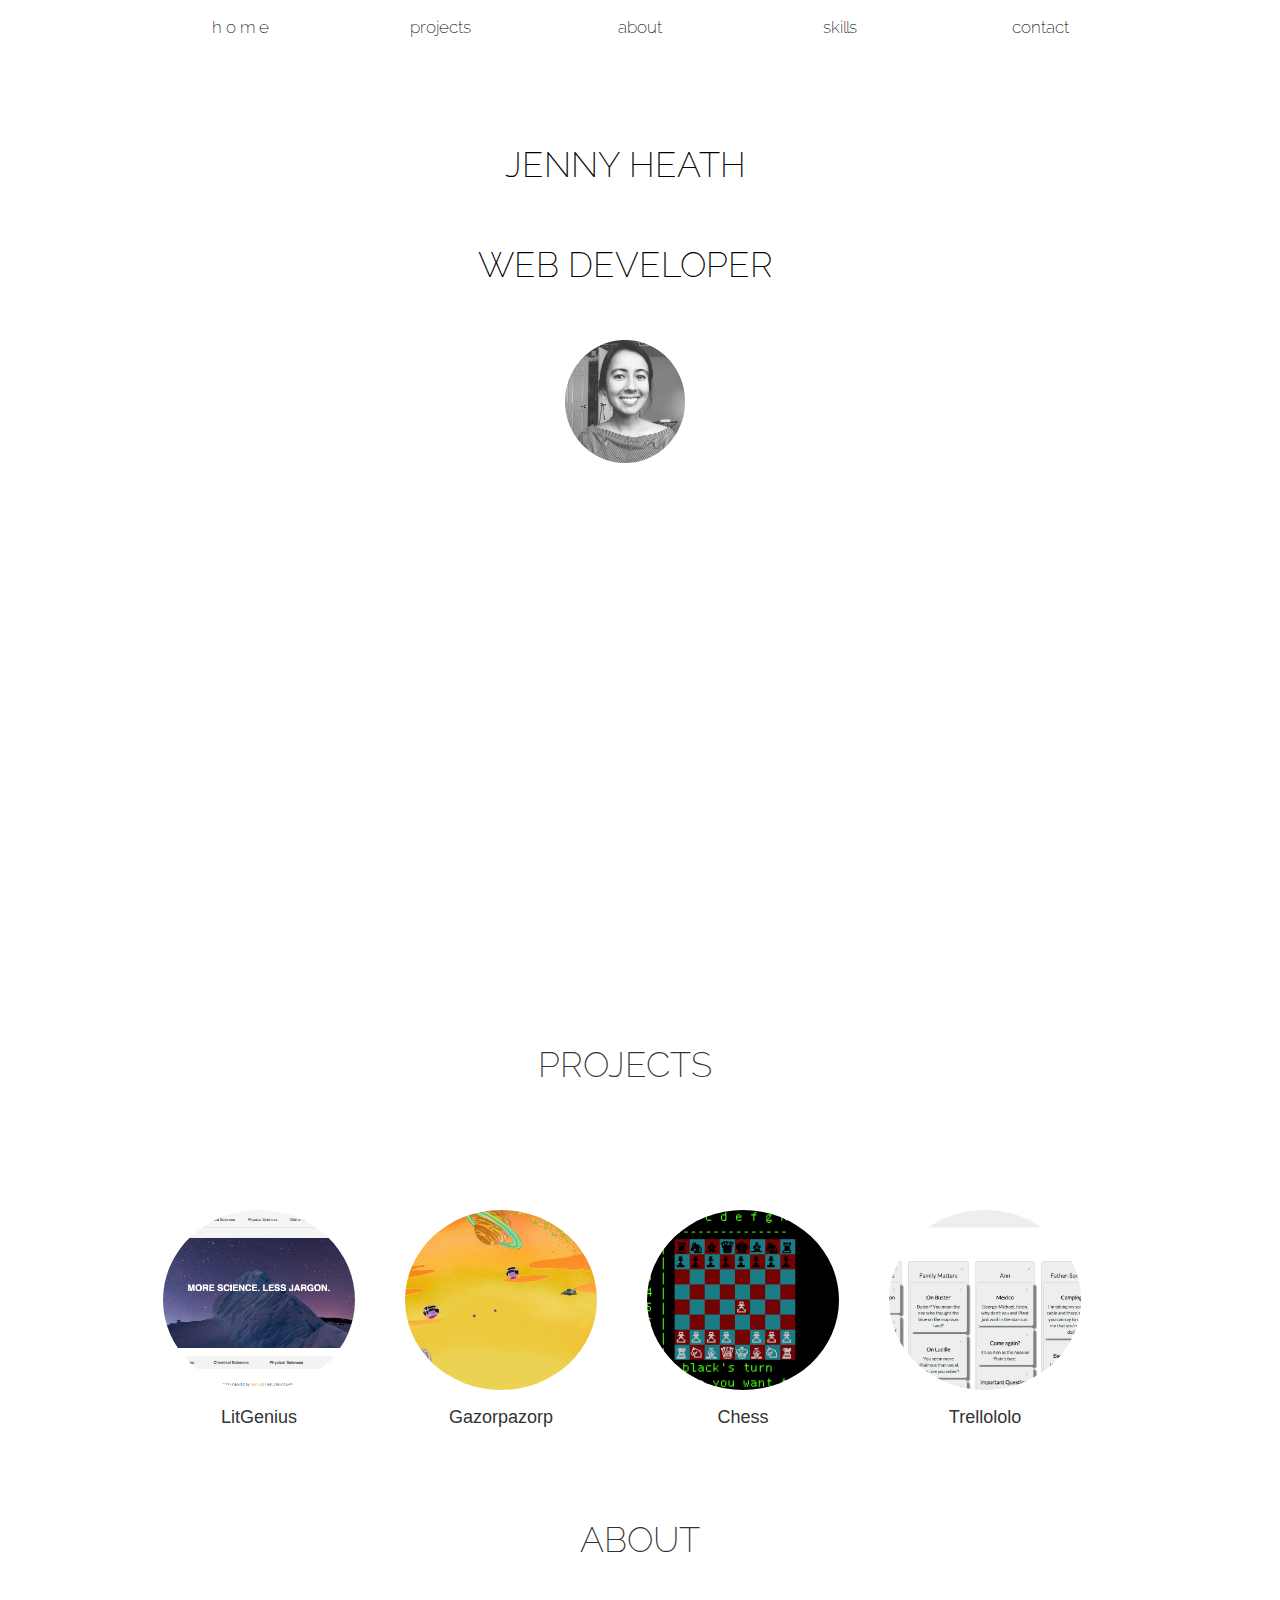
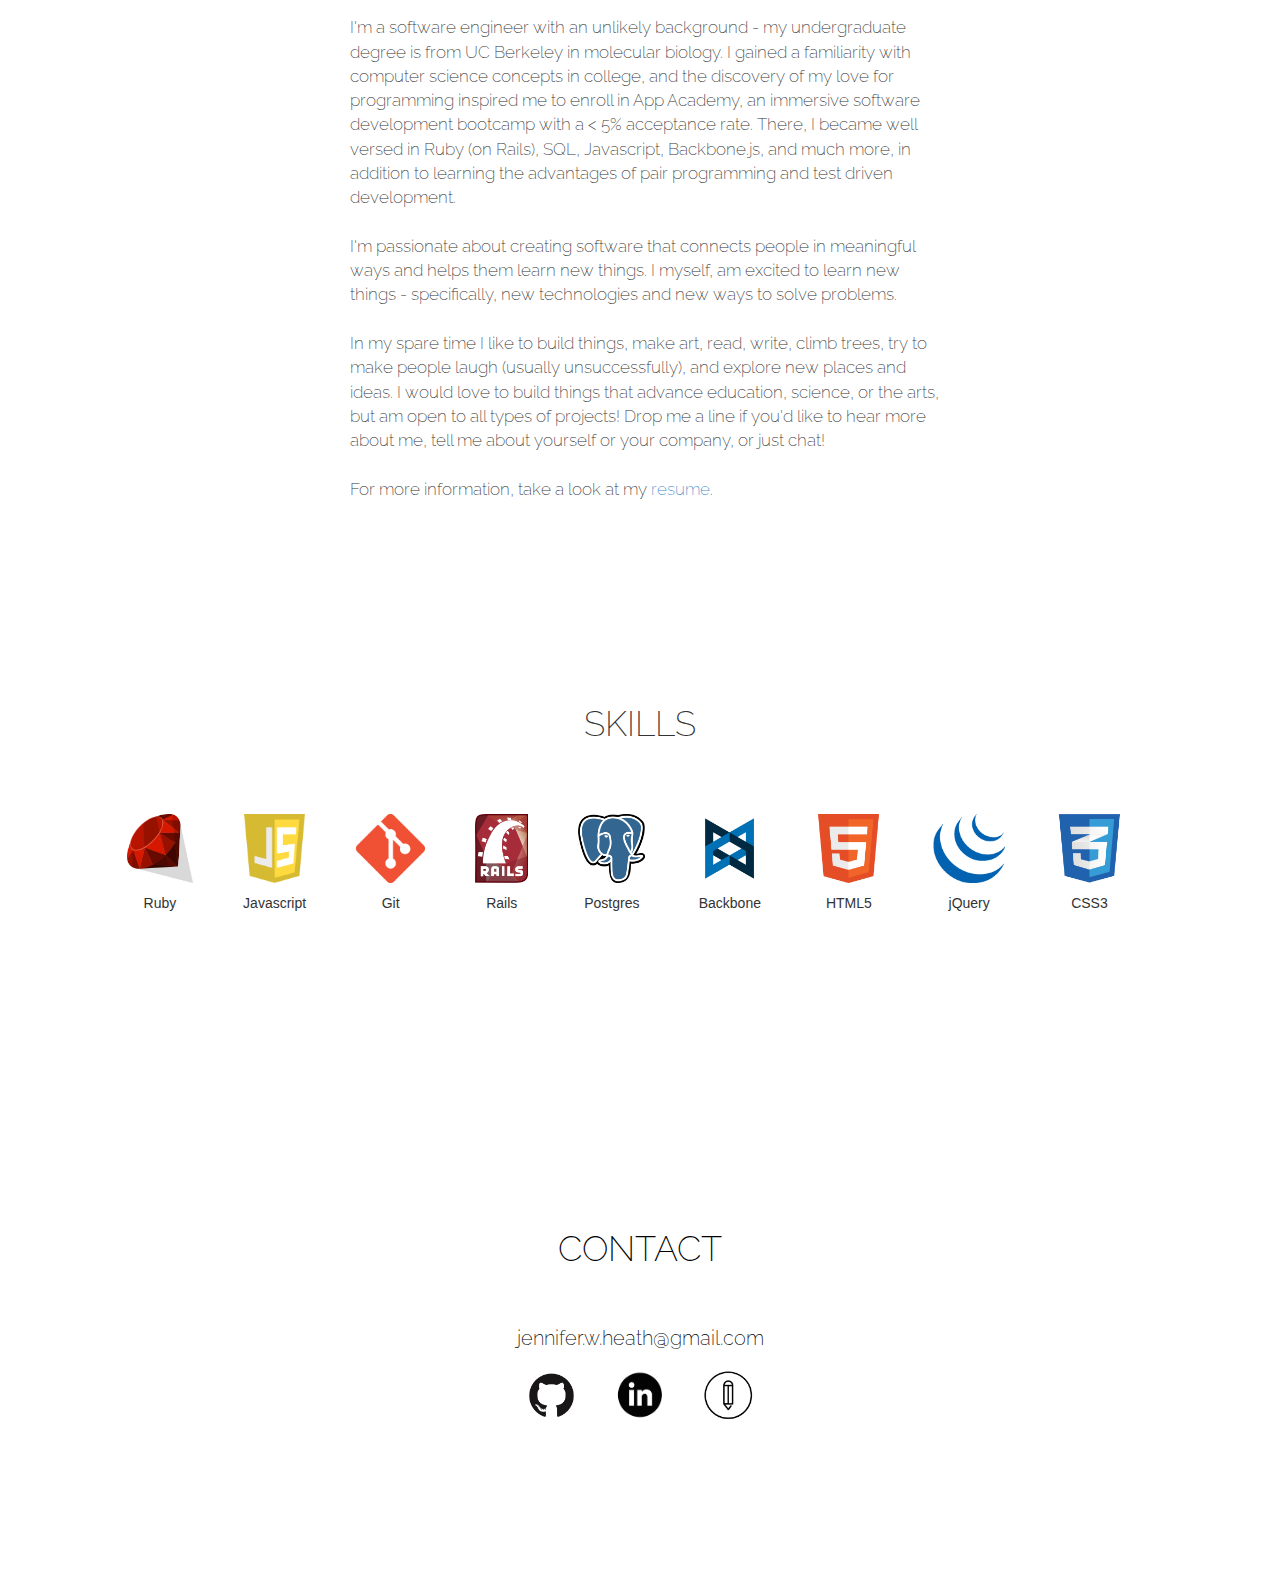
==== commit 6d24294b: "add drawings" ====
--- a/index.html
+++ b/index.html
@@ -143,6 +143,7 @@
         <div class="contact-icons">
           <a href="http://github.com/jennyheath" target="_blank"><img class="footer-icon" src="assets/github.png"></a>
           <a href="https://www.linkedin.com/in/jwheath" target="_blank"><img class="footer-icon footer-icon-last" src="assets/linkedin.png"></a>
+          <a href="https://jennyheath.github.io/sketches" target="_blank"><img class="footer-icon footer-icon-last" src="assets/pencil.png"></a>
         </div>
       </div>
     </div>
--- a/css/portfolio.css
+++ b/css/portfolio.css
@@ -244,6 +244,10 @@
   margin-left: 10%;
 }
 
+.skills {
+  padding-bottom: 12%;
+}
+
 .skills-icons {
   padding-left: 7%;
   padding-bottom: 15%;
@@ -275,7 +279,7 @@
   background-position: 80% 80%;
   color: #000;
   background-attachment: fixed;
-  padding-bottom: 7%;
+  padding-bottom: 12%;
 }
 
 /*.contact > .overlay {
